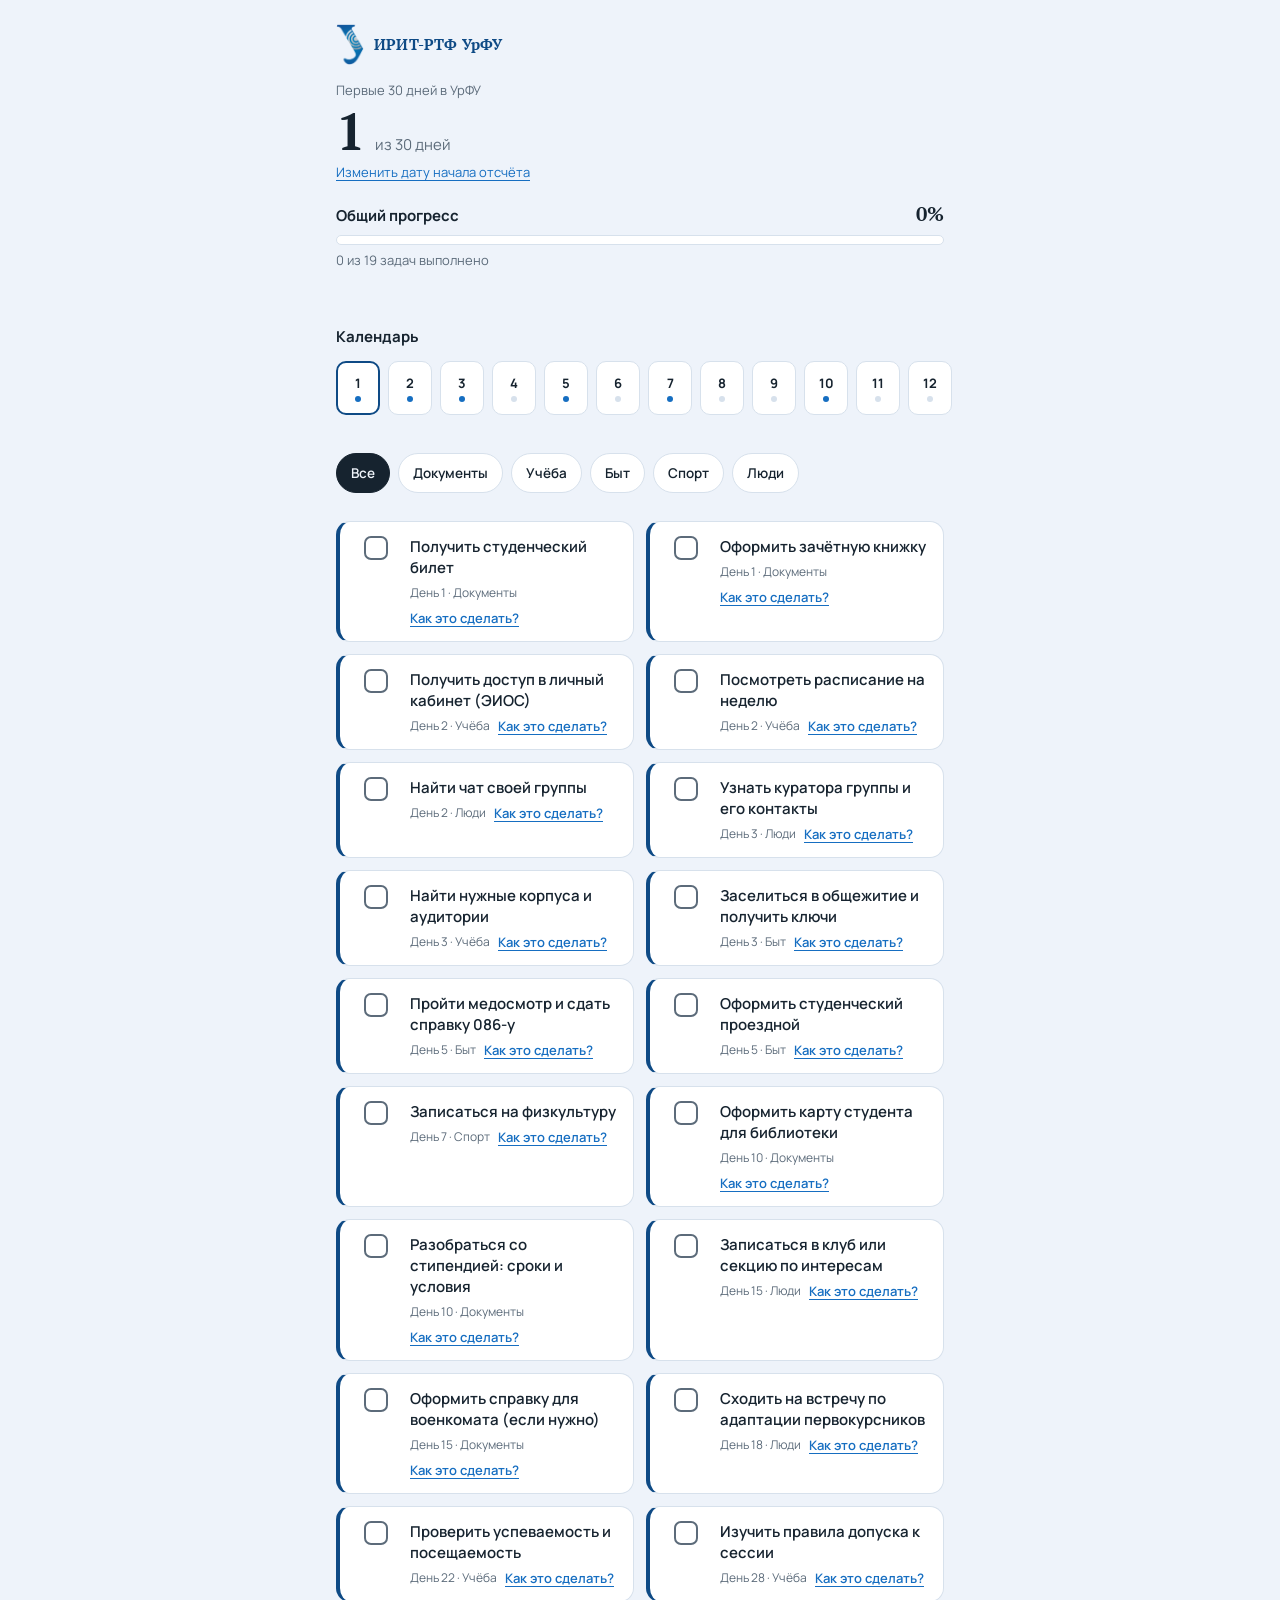
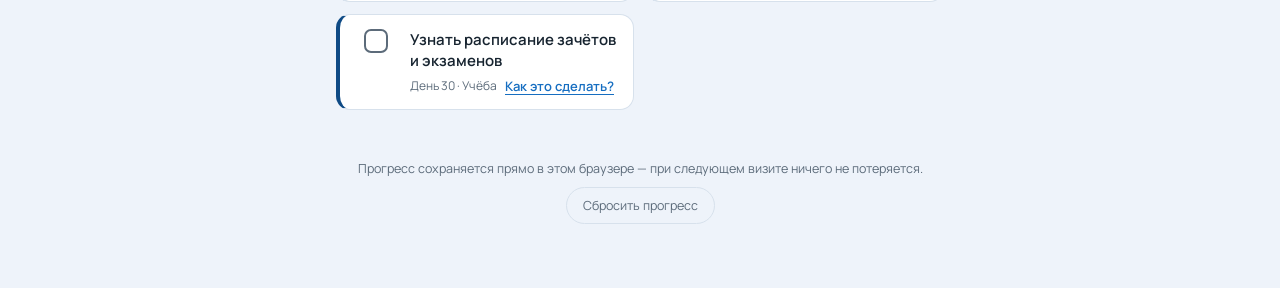
==== index.html @ 35ed6ebb "Add files via upload" ====
<!DOCTYPE html>
<html lang="ru">
<head>
<meta charset="UTF-8">
<meta name="viewport" content="width=device-width, initial-scale=1.0, maximum-scale=1.0, viewport-fit=cover">
<meta name="theme-color" content="#EEF3FA">
<meta name="apple-mobile-web-app-capable" content="yes">
<meta name="apple-mobile-web-app-status-bar-style" content="default">
<meta name="format-detection" content="telephone=no">
<title>Первые 30 дней — трекер первокурсника ИРИТ-РТФ УрФУ</title>
<link rel="icon" type="image/png" href="[data-uri]">
<link rel="preconnect" href="https://fonts.googleapis.com">
<link href="https://fonts.googleapis.com/css2?family=PT+Serif:wght@400;700&family=Manrope:wght@400;500;600;700;800&display=swap" rel="stylesheet">
<link rel="stylesheet" href="style.css">
</head>
<body>

<div class="wrap">
  <header class="hero">
    <div class="brand-row">
      <img class="brand-logo" src="[data-uri]" alt="Логотип ИРИТ-РТФ УрФУ">
      <span class="brand-text">ИРИТ-РТФ УрФУ</span>
    </div>
    <p class="eyebrow">Первые 30 дней в УрФУ</p>
    <div class="day-count">
      <span class="num serif" id="dayNum">1</span>
      <span class="of">из 30 дней</span>
    </div>
    <button class="start-date-btn" id="startDateBtn">Изменить дату начала отсчёта</button>

    <div class="progress-row">
      <div style="display:flex;justify-content:space-between;align-items:baseline;">
        <span class="section-label" style="margin:0;">Общий прогресс</span>
        <span class="pct serif" id="pctLabel">0%</span>
      </div>
      <div class="progress-track"><div class="progress-fill" id="progressFill" style="width:0%"></div></div>
      <p class="progress-caption" id="progressCaption">0 из 0 задач выполнено</p>
    </div>
  </header>

  <section class="day-strip-section">
    <p class="section-label">Календарь</p>
    <div class="day-strip" id="dayStrip"></div>
    <div id="dayFilterWrap"></div>
  </section>

  <section>
    <div class="cat-row" id="catRow"></div>
    <div class="task-list" id="taskList"></div>
  </section>
</div>

<div class="footer">
  <p>Прогресс сохраняется прямо в этом браузере — при следующем визите ничего не потеряется.</p>
  <button class="reset-btn" id="resetBtn">Сбросить прогресс</button>
</div>

<div class="overlay" id="overlay">
  <div class="sheet">
    <div class="sheet-handle"></div>
    <p class="sheet-cat" id="sheetCat">Категория</p>
    <h2 class="serif" id="sheetTitle">Название задачи</h2>
    <ol id="sheetSteps"></ol>
    <button class="sheet-close" id="sheetClose">Понятно</button>
  </div>
</div>

<script src="script.js"></script>
</body>
</html>
---- style.css ----
:root{
    --paper:#EEF3FA;
    --card:#FFFFFF;
    --ink:#16232F;
    --ink-soft:#5C6B7A;
    --blue:#166EC1;
    --blue-dark:#0E4A85;
    --blue-soft:#E3EEFB;
    --gold:#C99A2E;
    --green:#3F8361;
    --green-soft:#E4F0E9;
    --line:#D7E1EC;
    --radius:14px;
  }
  *{box-sizing:border-box;-webkit-tap-highlight-color:transparent;}
  html{-webkit-text-size-adjust:100%;}
  html,body{margin:0;padding:0;overscroll-behavior-y:contain;}
  body{
    background:var(--paper);
    color:var(--ink);
    font-family:'Manrope',sans-serif;
    -webkit-font-smoothing:antialiased;
    touch-action:manipulation;
    padding-bottom:calc(48px + env(safe-area-inset-bottom));
    min-height:100vh;
    min-height:100dvh;
  }
  h1,h2,.serif{font-family:'PT Serif',serif;}
  .wrap{
    max-width:640px;margin:0 auto;
    padding:calc(16px + env(safe-area-inset-top)) 16px 0;
  }

  /* ---------- header ---------- */
  header.hero{padding:8px 0 18px;}
  .brand-row{display:flex;align-items:center;gap:10px;margin:0 0 16px;}
  .brand-logo{width:28px;height:auto;flex:0 0 auto;}
  .brand-text{font-family:'PT Serif',serif;font-weight:700;font-size:15px;color:var(--blue-dark);letter-spacing:.2px;}
  .eyebrow{font-size:13px;color:var(--ink-soft);margin:0 0 6px;}
  .day-count{display:flex;align-items:baseline;gap:10px;flex-wrap:wrap;}
  .day-count .num{font-size:clamp(38px,11vw,48px);line-height:1;font-weight:700;}
  .day-count .of{font-size:15px;color:var(--ink-soft);}
  .start-date-btn{
    background:none;border:none;color:var(--blue);font:inherit;font-size:13px;
    padding:0;margin-top:6px;cursor:pointer;text-decoration:underline;text-underline-offset:3px;
  }

  .progress-row{margin-top:18px;}
  .progress-row .pct{font-family:'PT Serif',serif;font-size:20px;font-weight:700;}
  .progress-track{
    height:10px;background:var(--card);border:1px solid var(--line);border-radius:999px;
    overflow:hidden;margin-top:8px;
  }
  .progress-fill{
    height:100%;background:var(--blue-dark);border-radius:999px;
    transition:width .5s ease;
  }
  .progress-caption{font-size:13px;color:var(--ink-soft);margin-top:6px;}

  /* ---------- day strip ---------- */
  .day-strip-section{margin-top:26px;}
  .section-label{font-size:15px;font-weight:700;margin:0 0 10px;}
  .day-strip{
    display:flex;gap:8px;overflow-x:auto;padding:4px 16px 14px;
    margin:0 -16px;
    scroll-padding-left:16px;
    -webkit-overflow-scrolling:touch;
    scrollbar-width:thin;
    scrollbar-color:var(--line) transparent;
  }
  .day-strip::-webkit-scrollbar{height:6px;}
  .day-strip::-webkit-scrollbar-track{background:transparent;}
  .day-strip::-webkit-scrollbar-thumb{background:var(--line);border-radius:999px;}
  .day-strip::-webkit-scrollbar-thumb:hover{background:var(--ink-soft);}
  .day-dot{
    flex:0 0 auto;scroll-snap-align:start;
    width:44px;height:54px;border-radius:10px;
    background:var(--card);border:1px solid var(--line);
    display:flex;flex-direction:column;align-items:center;justify-content:center;
    cursor:pointer;font-size:13px;color:var(--ink-soft);gap:4px;
    transition:transform .15s ease, border-color .15s ease;
  }
  .day-dot:active{transform:scale(0.94);}
  .day-dot .n{font-weight:700;color:var(--ink);}
  .day-dot .mark{width:6px;height:6px;border-radius:50%;background:var(--line);}
  .day-dot.has-tasks .mark{background:var(--blue);}
  .day-dot.done .mark{background:var(--green);}
  .day-dot.done{background:var(--green-soft);border-color:var(--green);}
  .day-dot.partial .mark{background:var(--gold);}
  .day-dot.partial{border-color:var(--gold);}
  .day-dot.today{border-color:var(--blue-dark);border-width:2px;}
  .day-dot.selected{outline:2px solid var(--blue);outline-offset:2px;}

  .day-filter-chip{
    display:inline-flex;align-items:center;gap:6px;margin-top:8px;
    background:var(--blue-soft);color:var(--blue);border:none;border-radius:999px;
    padding:6px 12px;font-size:13px;font-family:inherit;font-weight:600;cursor:pointer;
  }

  /* ---------- category filters ---------- */
  .cat-row{
    display:flex;gap:8px;overflow-x:auto;padding:2px 16px 10px;margin:22px -16px 0;
    -webkit-overflow-scrolling:touch;
    scrollbar-width:thin;
    scrollbar-color:var(--line) transparent;
  }
  .cat-row::-webkit-scrollbar{height:6px;}
  .cat-row::-webkit-scrollbar-track{background:transparent;}
  .cat-row::-webkit-scrollbar-thumb{background:var(--line);border-radius:999px;}
  .cat-row::-webkit-scrollbar-thumb:hover{background:var(--ink-soft);}
  .cat-chip{
    flex:0 0 auto;border:1px solid var(--line);background:var(--card);color:var(--ink);
    border-radius:999px;padding:10px 14px;font-size:13.5px;font-family:inherit;font-weight:600;
    cursor:pointer;min-height:40px;
  }
  .cat-chip.active{background:var(--ink);color:var(--paper);border-color:var(--ink);}

  /* ---------- task list ---------- */
  .task-list{margin-top:18px;display:flex;flex-direction:column;gap:10px;}
  .task-card{
    background:var(--card);border:1px solid var(--line);border-radius:var(--radius);
    padding:14px;display:flex;gap:12px;align-items:flex-start;
    border-left:4px solid var(--cat-color, var(--blue));
  }
  .task-card.done{background:var(--green-soft);}
  .checkbox-hit{
    flex:0 0 auto;width:44px;height:44px;margin:-10px 0;
    display:flex;align-items:center;justify-content:center;cursor:pointer;
  }
  .checkbox{
    width:24px;height:24px;border-radius:7px;border:2px solid var(--ink-soft);
    display:flex;align-items:center;justify-content:center;background:var(--card);
    transition:transform .12s ease;
  }
  .checkbox.checked{background:var(--green);border-color:var(--green);}
  .checkbox-hit:active .checkbox{transform:scale(0.88);}
  .checkbox svg{width:14px;height:14px;display:none;}
  .checkbox.checked svg{display:block;}
  .task-body{flex:1;min-width:0;}
  .task-title{font-size:15px;font-weight:600;line-height:1.4;}
  .task-title.done{text-decoration:line-through;color:var(--ink-soft);}
  .task-meta{display:flex;gap:8px;margin-top:6px;flex-wrap:wrap;align-items:center;}
  .task-tag{font-size:12px;color:var(--ink-soft);}
  .guide-link{
    font-size:13px;color:var(--blue);background:none;border:none;font-family:inherit;
    font-weight:600;cursor:pointer;padding:10px 0;margin:-10px 0;
    text-decoration:underline;text-underline-offset:3px;
  }
  .empty-state{
    text-align:center;color:var(--ink-soft);padding:36px 16px;font-size:14px;
  }

  /* ---------- footer ---------- */
  .footer{
    max-width:640px;margin:34px auto 0;text-align:center;
    padding:16px 16px calc(16px + env(safe-area-inset-bottom));
  }
  .footer p{font-size:12.5px;color:var(--ink-soft);margin:0 0 10px;}
  .reset-btn{
    font-size:12.5px;color:var(--ink-soft);background:none;border:1px solid var(--line);
    border-radius:999px;padding:9px 16px;cursor:pointer;font-family:inherit;min-height:36px;
  }

  /* ---------- modal (guide) ---------- */
  .overlay{
    position:fixed;inset:0;background:rgba(22,35,47,0.45);
    display:none;align-items:flex-end;justify-content:center;z-index:20;
  }
  .overlay.open{display:flex;}
  .sheet{
    background:var(--paper);width:100%;max-width:640px;border-radius:20px 20px 0 0;
    padding:22px 20px calc(26px + env(safe-area-inset-bottom));
    max-height:85vh;max-height:85dvh;overflow-y:auto;-webkit-overflow-scrolling:touch;
    transform:translateY(100%);transition:transform .28s ease;
  }
  .overlay.open .sheet{transform:translateY(0);}
  .sheet-handle{width:36px;height:4px;background:var(--line);border-radius:99px;margin:0 auto 16px;}
  .sheet h2{font-size:19px;margin:0 0 4px;}
  .sheet .sheet-cat{font-size:13px;color:var(--ink-soft);margin-bottom:16px;}
  .sheet ol{padding-left:20px;margin:0;}
  .sheet ol li{margin-bottom:10px;font-size:14.5px;line-height:1.5;}
  .sheet-close{
    margin-top:18px;width:100%;min-height:48px;padding:12px;border-radius:10px;border:none;
    background:var(--blue-dark);color:#fff;font-family:inherit;font-weight:700;font-size:14px;cursor:pointer;
  }

  @media (min-width:680px){
    .task-list{display:grid;grid-template-columns:1fr 1fr;gap:12px;}
    .day-count .num{font-size:52px;}
  }
  @media (prefers-reduced-motion:reduce){
    *{transition:none !important;}
  }
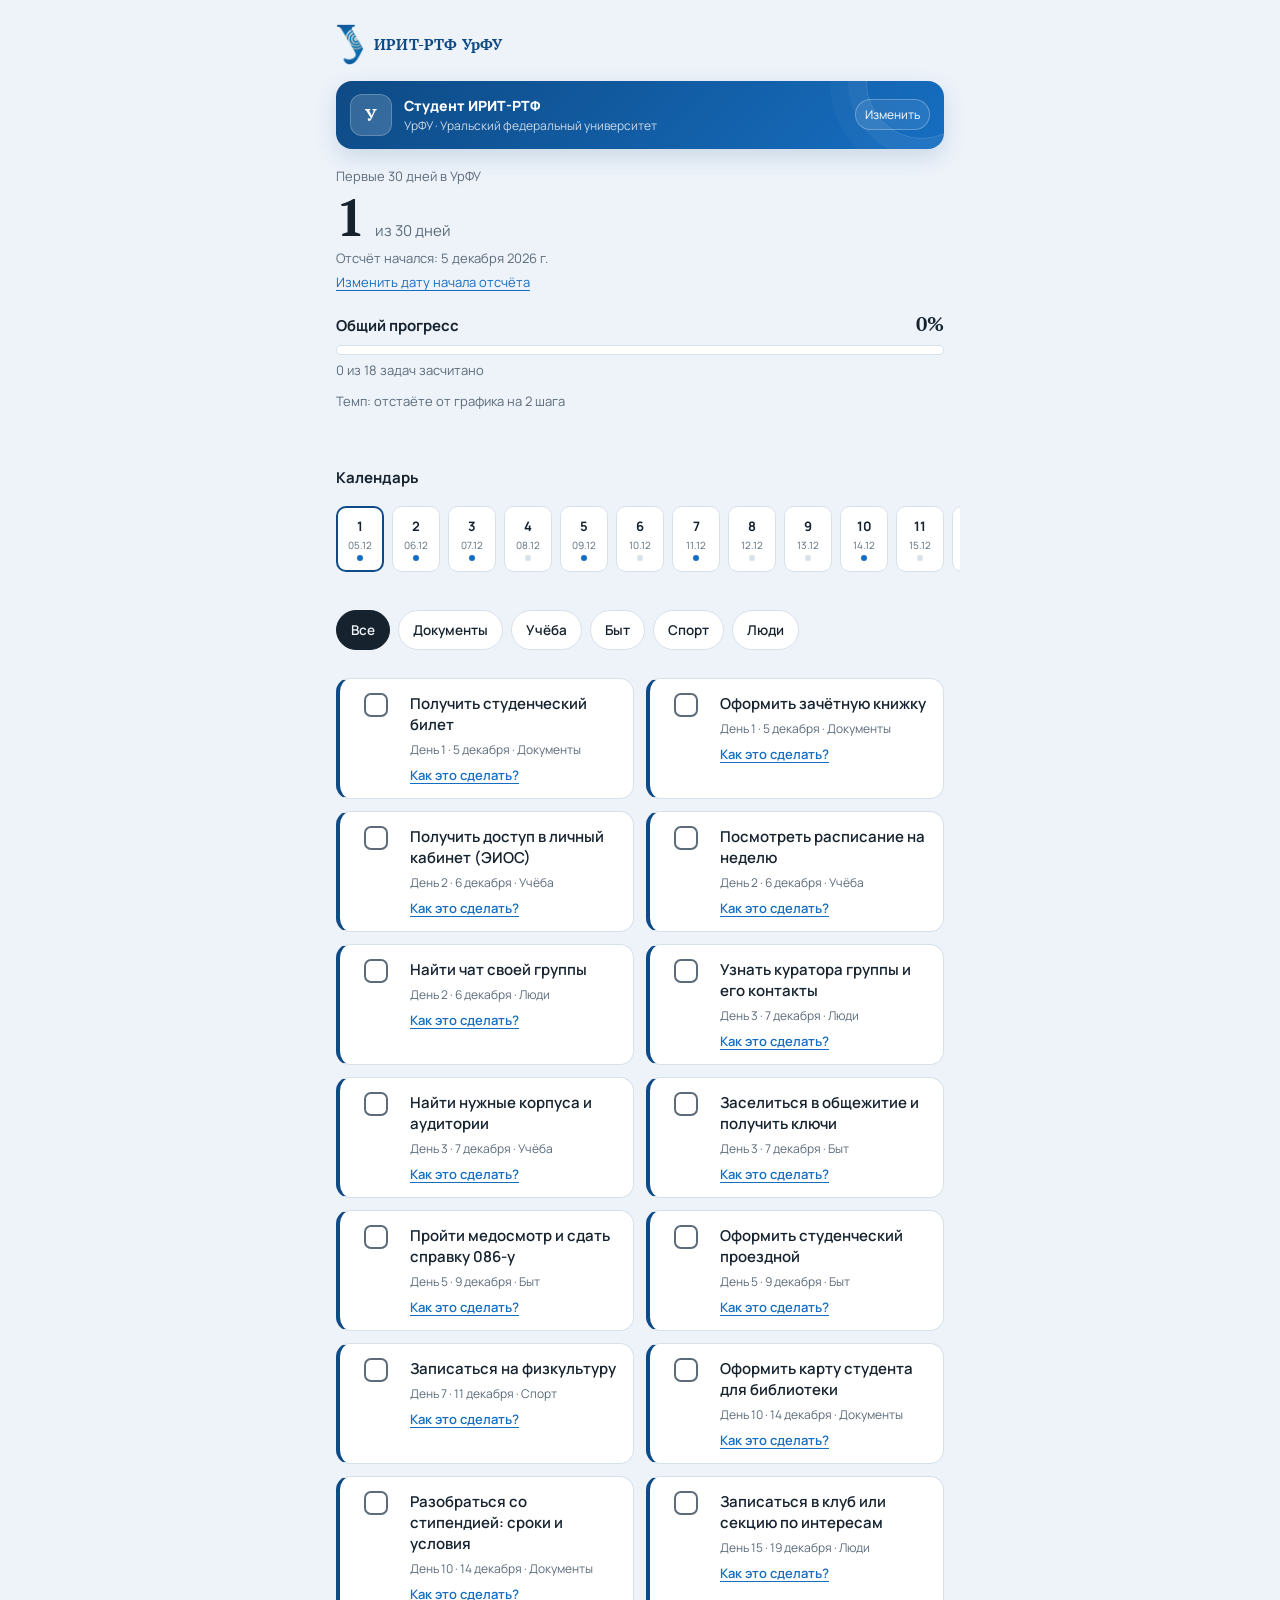
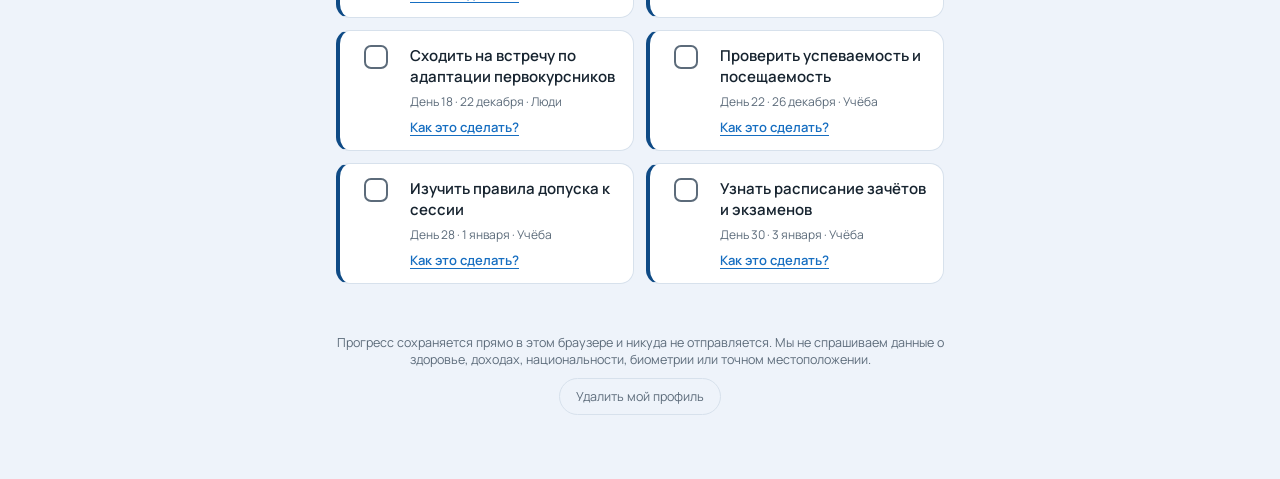
==== commit 87b4c339: "Update index.html" ====
--- a/index.html
+++ b/index.html
@@ -21,11 +21,20 @@
       <img class="brand-logo" src="[data-uri]" alt="Логотип ИРИТ-РТФ УрФУ">
       <span class="brand-text">ИРИТ-РТФ УрФУ</span>
     </div>
+    <div class="profile-row" id="profileRow">
+      <div class="profile-avatar" id="profileAvatar">У</div>
+      <div class="profile-info">
+        <div class="profile-name" id="profileName">Студент ИРИТ-РТФ</div>
+        <div class="profile-sub" id="profileSub">УрФУ · Уральский федеральный университет</div>
+      </div>
+      <div class="profile-edit-hint">Изменить</div>
+    </div>
     <p class="eyebrow">Первые 30 дней в УрФУ</p>
     <div class="day-count">
       <span class="num serif" id="dayNum">1</span>
       <span class="of">из 30 дней</span>
     </div>
+    <p class="progress-caption" id="startDateCaption" style="margin:6px 0 0;"></p>
     <button class="start-date-btn" id="startDateBtn">Изменить дату начала отсчёта</button>
 
     <div class="progress-row">
@@ -35,6 +44,7 @@
       </div>
       <div class="progress-track"><div class="progress-fill" id="progressFill" style="width:0%"></div></div>
       <p class="progress-caption" id="progressCaption">0 из 0 задач выполнено</p>
+      <p class="progress-caption" id="paceCaption" style="margin-top:2px;"></p>
     </div>
   </header>
 
@@ -51,8 +61,8 @@
 </div>
 
 <div class="footer">
-  <p>Прогресс сохраняется прямо в этом браузере — при следующем визите ничего не потеряется.</p>
-  <button class="reset-btn" id="resetBtn">Сбросить прогресс</button>
+  <p>Прогресс сохраняется прямо в этом браузере и никуда не отправляется. Мы не спрашиваем данные о здоровье, доходах, национальности, биометрии или точном местоположении.</p>
+  <button class="reset-btn" id="resetBtn">Удалить мой профиль</button>
 </div>
 
 <div class="overlay" id="overlay">
@@ -65,6 +75,140 @@
   </div>
 </div>
 
+<div class="overlay" id="startOverlay">
+  <div class="sheet">
+    <div class="sheet-handle"></div>
+    <p class="sheet-cat" id="startSheetCat">Календарь</p>
+    <h2 class="serif" id="startSheetTitle">День 1</h2>
+    <p id="startSheetText" style="font-size:14.5px;line-height:1.5;color:var(--ink-soft);margin:0 0 4px;"></p>
+    <button class="sheet-close" id="startSheetGo" style="margin-top:18px;">Приступить к работе</button>
+    <button class="reset-btn" id="startSheetCancel" style="width:100%;margin-top:10px;">Не сейчас</button>
+  </div>
+</div>
+
+<div class="overlay" id="statusOverlay">
+  <div class="sheet">
+    <div class="sheet-handle"></div>
+    <p class="sheet-cat" id="statusSheetCat">Задача</p>
+    <h2 class="serif" id="statusSheetTitle">Название задачи</h2>
+
+    <div class="status-mode-row">
+      <button class="status-mode-btn" id="modeDoneBtn" type="button">✓ Выполнено</button>
+      <button class="status-mode-btn" id="modeBlockedBtn" type="button">✕ Не получается</button>
+    </div>
+
+    <div id="doneFields" style="display:none;">
+      <p class="status-field-label">Чем подтверждается выполнение?</p>
+      <textarea class="status-textarea" id="artifactInput" placeholder="Например: фото билета, номер заявления, ссылка на письмо, короткое описание сделанного..."></textarea>
+      <p class="status-hint">Шаг засчитается в прогресс только после того, как здесь что-то указано.</p>
+      <button class="status-submit done-submit" id="submitDoneBtn" disabled>Отметить выполненным</button>
+    </div>
+
+    <div id="blockedFields" style="display:none;">
+      <p class="status-field-label">Почему шаг не сделан?</p>
+      <div class="reason-type-row">
+        <button type="button" class="reason-type-btn" id="reasonExternalBtn">Не могу — мешает внешняя причина</button>
+        <button type="button" class="reason-type-btn" id="reasonInternalBtn">Не делаю — пока не приступал(а)</button>
+      </div>
+      <p class="why-note" id="reasonTypeHint"></p>
+      <textarea class="status-textarea" id="reasonInput" placeholder="Например: не приняли документы, нет справки, нужна помощь куратора..." style="margin-top:10px;"></textarea>
+      <p class="status-hint">Это не засчитается как прогресс — но мы подскажем, что делать дальше. Текст остаётся только в этом браузере.</p>
+      <button class="status-submit blocked-submit" id="submitBlockedBtn" disabled>Отметить «не получается»</button>
+    </div>
+
+    <button class="status-clear-btn" id="statusClearBtn" style="display:none;">Сбросить отметку</button>
+    <button class="reset-btn" id="statusCancelBtn" style="width:100%;margin-top:10px;">Отмена</button>
+  </div>
+</div>
+
+<div class="compare-overlay" id="compareOverlay">
+  <div class="compare-card">
+    <h3 class="serif">Было → стало</h3>
+    <div class="compare-row">
+      <div class="compare-box">
+        <div class="lbl">Было</div>
+        <div class="val" id="compareBefore">0%</div>
+      </div>
+      <span class="compare-arrow">→</span>
+      <div class="compare-box">
+        <div class="lbl">Стало</div>
+        <div class="val" id="compareAfter">0%</div>
+      </div>
+    </div>
+    <p class="compare-note" id="compareNote"></p>
+    <textarea class="compare-explain" id="compareExplain" placeholder="Своими словами: что изменилось и почему?"></textarea>
+    <button class="sheet-close" id="compareCloseBtn" style="margin-top:12px;">Понятно</button>
+  </div>
+</div>
+
+<div class="overlay profile-overlay" id="profileOverlay">
+  <div class="profile-cabinet">
+    <div class="profile-cabinet-head">
+      <div class="profile-avatar-wrap">
+        <div class="profile-cabinet-avatar" id="profileCabinetAvatar">А</div>
+        <button class="profile-avatar-change" id="profileAvatarChangeBtn" type="button">Изменить аватарку</button>
+        <input id="profileAvatarInput" type="file" accept="image/*" hidden>
+      </div>
+      <div class="profile-cabinet-identity">
+        <div class="profile-cabinet-name" id="profileCabinetName">Студент ИРИТ-РТФ</div>
+        <div class="profile-cabinet-sub" id="profileCabinetSub">ИРИТ-РТФ УрФУ</div>
+      </div>
+      <button class="profile-cabinet-close" id="profileCancelBtn" type="button">×</button>
+    </div>
+<section class="profile-info-card">
+      <div class="profile-card-kicker">Мой институт</div>
+      <h3>ИРИТ-РТФ УрФУ</h3>
+      <p id="profileInfoGroup">Учебная группа не указана</p>
+      <p id="profileInfoDirection">Направление подготовки не указано</p>
+    </section>
+
+    <section class="profile-settings-card">
+      <h3>Настройки профиля</h3>
+
+      <label class="profile-form-label" for="profileNameInput">Имя</label>
+      <input class="profile-modern-input" id="profileNameInput" type="text"
+             placeholder="Фамилия Имя Отчество">
+
+      <label class="profile-form-label" for="profileGenderInput">Пол</label>
+      <select class="profile-modern-input" id="profileGenderInput">
+        <option value="">Не указан</option>
+        <option value="male">Мужской</option>
+        <option value="female">Женский</option>
+      </select>
+
+      <label class="profile-form-label" for="profileGroupInput">Учебная группа</label>
+      <input class="profile-modern-input" id="profileGroupInput" type="text"
+             placeholder="Например: РТФ-101">
+
+      <label class="profile-form-label" for="profileEducationInput">Уровень образования</label>
+      <select class="profile-modern-input" id="profileEducationInput">
+        <option value="">Выберите уровень образования</option>
+        <option value="Бакалавриат">Бакалавриат</option>
+        <option value="Базовое высшее">Базовое высшее</option>
+        <option value="Специалитет">Специалитет</option>
+        <option value="Магистратура">Магистратура</option>
+      </select>
+
+      <label class="profile-form-label" for="profileDirInput">Направление подготовки</label>
+      <input class="profile-modern-input" id="profileDirInput" type="text"
+             placeholder="Например: Информационные технологии">
+
+      <label class="profile-form-label" for="profileStudyFormInput">Форма обучения</label>
+      <select class="profile-modern-input" id="profileStudyFormInput">
+        <option value="">Выберите форму обучения</option>
+        <option value="Очная">Очная</option>
+        <option value="Очно-заочная">Очно-заочная</option>
+        <option value="Заочная">Заочная</option>
+      </select>
+
+      <label class="profile-form-label" for="profileEmailInput">E-Mail</label>
+      <input class="profile-modern-input" id="profileEmailInput" type="email"
+             placeholder="Например: student@example.com">
+<button class="profile-modern-save" id="profileSaveBtn" type="button">Сохранить</button>
+    </section>
+  </div>
+</div>
+
 <script src="script.js"></script>
 </body>
 </html>
--- a/style.css
+++ b/style.css
@@ -1,4 +1,4 @@
-:root{
+  :root{
     --paper:#EEF3FA;
     --card:#FFFFFF;
     --ink:#16232F;
@@ -61,7 +61,7 @@
   .day-strip-section{margin-top:26px;}
   .section-label{font-size:15px;font-weight:700;margin:0 0 10px;}
   .day-strip{
-    display:flex;gap:8px;overflow-x:auto;padding:4px 16px 14px;
+    display:flex;gap:8px;overflow-x:auto;overflow-y:visible;padding:8px 16px 14px;
     margin:0 -16px;
     scroll-padding-left:16px;
     -webkit-overflow-scrolling:touch;
@@ -74,14 +74,15 @@
   .day-strip::-webkit-scrollbar-thumb:hover{background:var(--ink-soft);}
   .day-dot{
     flex:0 0 auto;scroll-snap-align:start;
-    width:44px;height:54px;border-radius:10px;
+    width:48px;height:66px;border-radius:10px;
     background:var(--card);border:1px solid var(--line);
     display:flex;flex-direction:column;align-items:center;justify-content:center;
-    cursor:pointer;font-size:13px;color:var(--ink-soft);gap:4px;
+    cursor:pointer;font-size:13px;color:var(--ink-soft);gap:3px;
     transition:transform .15s ease, border-color .15s ease;
   }
   .day-dot:active{transform:scale(0.94);}
   .day-dot .n{font-weight:700;color:var(--ink);}
+  .day-dot .d{font-size:10px;color:var(--ink-soft);white-space:nowrap;}
   .day-dot .mark{width:6px;height:6px;border-radius:50%;background:var(--line);}
   .day-dot.has-tasks .mark{background:var(--blue);}
   .day-dot.done .mark{background:var(--green);}
@@ -89,7 +90,7 @@
   .day-dot.partial .mark{background:var(--gold);}
   .day-dot.partial{border-color:var(--gold);}
   .day-dot.today{border-color:var(--blue-dark);border-width:2px;}
-  .day-dot.selected{outline:2px solid var(--blue);outline-offset:2px;}
+  .day-dot.selected{border-color:var(--blue);box-shadow:0 0 0 2px var(--blue-soft) inset;}
 
   .day-filter-chip{
     display:inline-flex;align-items:center;gap:6px;margin-top:8px;
@@ -133,14 +134,21 @@
     transition:transform .12s ease;
   }
   .checkbox.checked{background:var(--green);border-color:var(--green);}
+  .checkbox.blocked{background:var(--gold);border-color:var(--gold);}
   .checkbox-hit:active .checkbox{transform:scale(0.88);}
   .checkbox svg{width:14px;height:14px;display:none;}
   .checkbox.checked svg{display:block;}
+  .checkbox.blocked .bang{display:block;font-family:inherit;font-weight:800;font-size:14px;color:#fff;line-height:1;}
+  .checkbox .bang{display:none;}
+  .task-card.blocked{background:#FBF3E3;}
   .task-body{flex:1;min-width:0;}
   .task-title{font-size:15px;font-weight:600;line-height:1.4;}
   .task-title.done{text-decoration:line-through;color:var(--ink-soft);}
   .task-meta{display:flex;gap:8px;margin-top:6px;flex-wrap:wrap;align-items:center;}
   .task-tag{font-size:12px;color:var(--ink-soft);}
+  .task-note{font-size:12.5px;margin-top:6px;padding:6px 9px;border-radius:8px;line-height:1.4;}
+  .task-note.artifact{background:var(--green-soft);color:#2C5F44;}
+  .task-note.reason{background:#F5E8C9;color:#7A5B12;}
   .guide-link{
     font-size:13px;color:var(--blue);background:none;border:none;font-family:inherit;
     font-weight:600;cursor:pointer;padding:10px 0;margin:-10px 0;
@@ -184,6 +192,96 @@
     background:var(--blue-dark);color:#fff;font-family:inherit;font-weight:700;font-size:14px;cursor:pointer;
   }
 
+  /* ---------- modal (mark status: done / blocked) ---------- */
+  .status-mode-row{display:flex;gap:8px;margin:14px 0 4px;}
+  .status-mode-btn{
+    flex:1;border:1px solid var(--line);background:var(--card);color:var(--ink-soft);
+    border-radius:10px;padding:10px 8px;font-family:inherit;font-weight:700;font-size:13px;cursor:pointer;
+  }
+  .status-mode-btn.active-done{background:var(--green-soft);border-color:var(--green);color:#2C5F44;}
+  .status-mode-btn.active-blocked{background:#F5E8C9;border-color:var(--gold);color:#7A5B12;}
+  .status-field-label{font-size:13px;color:var(--ink-soft);margin:14px 0 6px;}
+  .status-textarea{
+    width:100%;min-height:78px;border:1px solid var(--line);border-radius:10px;padding:10px 12px;
+    font-family:inherit;font-size:14px;color:var(--ink);resize:vertical;background:var(--card);
+  }
+  .status-hint{font-size:12px;color:var(--ink-soft);margin-top:6px;}
+  .status-submit{
+    margin-top:16px;width:100%;min-height:48px;padding:12px;border-radius:10px;border:none;
+    font-family:inherit;font-weight:700;font-size:14px;cursor:pointer;color:#fff;
+  }
+  .status-submit.done-submit{background:var(--green);}
+  .status-submit.blocked-submit{background:var(--gold);}
+  .status-submit:disabled{opacity:.45;cursor:not-allowed;}
+  .status-clear-btn{
+    margin-top:10px;width:100%;min-height:40px;padding:10px;border-radius:10px;
+    border:1px solid var(--line);background:none;color:var(--ink-soft);font-family:inherit;
+    font-size:13px;cursor:pointer;
+  }
+
+  /* ---------- «не могу» vs «не делаю» ---------- */
+  .reason-type-row{display:flex;gap:8px;margin:10px 0 2px;}
+  .reason-type-btn{
+    flex:1;border:1px solid var(--line);background:var(--card);color:var(--ink-soft);
+    border-radius:10px;padding:9px 8px;font-family:inherit;font-weight:600;font-size:12.5px;
+    line-height:1.3;cursor:pointer;
+  }
+  .reason-type-btn.active{background:var(--blue-soft);border-color:var(--blue);color:var(--blue-dark);}
+  .why-note{font-size:11.5px;color:var(--ink-soft);margin:4px 0 0;line-height:1.4;}
+
+  /* ---------- было/стало ---------- */
+  .compare-overlay{
+    position:fixed;inset:0;background:rgba(22,35,47,0.45);
+    display:none;align-items:center;justify-content:center;z-index:30;padding:16px;
+  }
+  .compare-overlay.open{display:flex;}
+  .compare-card{
+    background:var(--card);border-radius:16px;padding:20px;max-width:420px;width:100%;
+    box-shadow:0 10px 30px rgba(0,0,0,.2);
+  }
+  .compare-card h3{margin:0 0 14px;font-size:17px;}
+  .compare-row{display:flex;align-items:center;gap:10px;margin-bottom:10px;}
+  .compare-box{flex:1;border:1px solid var(--line);border-radius:10px;padding:10px;text-align:center;}
+  .compare-box .lbl{font-size:11px;color:var(--ink-soft);text-transform:uppercase;letter-spacing:.03em;}
+  .compare-box .val{font-family:'PT Serif',serif;font-size:22px;font-weight:700;margin-top:2px;}
+  .compare-arrow{font-size:18px;color:var(--ink-soft);}
+  .compare-note{font-size:13px;color:var(--ink-soft);margin:6px 0 0;line-height:1.45;}
+  .compare-explain{
+    width:100%;min-height:60px;margin-top:12px;border:1px solid var(--line);border-radius:10px;
+    padding:9px 10px;font-family:inherit;font-size:13.5px;color:var(--ink);resize:vertical;background:var(--paper);
+  }
+
+  .profile-row{position:relative;display:flex;align-items:center;gap:12px;margin:0 0 18px;padding:13px 14px;background:linear-gradient(135deg,#0E4A85 0%,#166EC1 100%);border:0;border-radius:16px;cursor:pointer;overflow:hidden;box-shadow:0 8px 22px rgba(14,74,133,.16);}
+  .profile-row::after{content:"";position:absolute;width:110px;height:110px;right:-34px;top:-54px;border:1px solid rgba(255,255,255,.16);border-radius:50%;box-shadow:0 0 0 18px rgba(255,255,255,.04),0 0 0 36px rgba(255,255,255,.025);pointer-events:none;}
+  
+  .profile-avatar.has-photo{
+    background-size:cover !important;
+    background-position:center !important;
+    background-repeat:no-repeat !important;
+    color:transparent !important;
+    border-color:rgba(255,255,255,.22);
+  }
+
+  .profile-avatar{position:relative;z-index:1;width:42px;height:42px;border-radius:12px;background:rgba(255,255,255,.16);color:#fff;border:1px solid rgba(255,255,255,.22);display:flex;align-items:center;justify-content:center;font-family:'PT Serif',serif;font-weight:700;font-size:17px;flex:0 0 auto;}
+  .profile-info{position:relative;z-index:1;flex:1;min-width:0;}
+  .profile-name{font-size:14px;font-weight:800;color:#fff;white-space:nowrap;overflow:hidden;text-overflow:ellipsis;}
+  .profile-sub{font-size:12px;color:rgba(255,255,255,.78);white-space:nowrap;overflow:hidden;text-overflow:ellipsis;margin-top:2px;}
+  .profile-edit-hint{position:relative;z-index:1;font-size:12px;color:#fff;flex:0 0 auto;border:1px solid rgba(255,255,255,.28);border-radius:999px;padding:6px 9px;background:rgba(255,255,255,.08);}
+  .profile-field-label{font-size:13px;color:var(--ink-soft);margin:14px 0 6px;}
+  .profile-field-label:first-of-type{margin-top:4px;}
+  .profile-input{
+    width:100%;min-height:44px;border:1px solid var(--line);border-radius:10px;padding:9px 12px;
+    font-family:inherit;font-size:14.5px;color:var(--ink);background:var(--card);
+  }
+  .profile-select{
+    width:100%;min-height:44px;border:1px solid var(--line);border-radius:10px;padding:9px 12px;
+    font-family:inherit;font-size:14.5px;color:var(--ink);background:var(--card);cursor:pointer;
+  }
+  .profile-save-btn{
+    margin-top:18px;width:100%;min-height:48px;padding:12px;border-radius:10px;border:none;
+    background:var(--blue-dark);color:#fff;font-family:inherit;font-weight:700;font-size:14px;cursor:pointer;
+  }
+
   @media (min-width:680px){
     .task-list{display:grid;grid-template-columns:1fr 1fr;gap:12px;}
     .day-count .num{font-size:52px;}
@@ -191,3 +289,378 @@
   @media (prefers-reduced-motion:reduce){
     *{transition:none !important;}
   }
+
+  /* ---------- redesigned student cabinet ---------- */
+  .profile-overlay{
+    align-items:center;
+    justify-content:center;
+    padding:24px;
+  }
+  .profile-overlay .profile-sheet{
+    width:min(980px, 100%);
+    max-width:980px;
+    max-height:min(88vh, 820px);
+    overflow:auto;
+    background:#fff;
+    border-radius:2px;
+    padding:34px 42px 38px;
+    box-shadow:0 18px 60px rgba(20,45,70,.22);
+    transform:translateY(0);
+  }
+  .profile-overlay.open .profile-sheet{transform:translateY(0);}
+  .profile-title{
+    margin:0;
+    font-family:'Manrope',sans-serif;
+    font-size:28px;
+    line-height:1.2;
+    font-weight:700;
+    color:#20252B;
+  }
+  .profile-title-line{
+    width:72px;
+    height:3px;
+    background:#2D9BD7;
+    margin:16px 0 30px;
+  }
+  .profile-table{
+    width:100%;
+    border-collapse:collapse;
+    table-layout:fixed;
+    font-size:15px;
+  }
+  .profile-table tr:nth-child(odd) .profile-value{background:#F0F8FC;}
+  .profile-table tr:nth-child(even) .profile-value{background:#fff;}
+  .profile-label{
+    width:34%;
+    padding:16px 18px;
+    background:#58A9D5;
+    color:#fff;
+    font-weight:700;
+    border-bottom:1px solid rgba(255,255,255,.5);
+    vertical-align:middle;
+  }
+  .profile-value{
+    padding:7px 18px;
+    color:#444B52;
+    border-bottom:1px solid #E8EEF2;
+    vertical-align:middle;
+  }
+  .profile-input,
+  .profile-select{
+    width:100%;
+    min-height:42px;
+    box-sizing:border-box;
+    padding:8px 10px;
+    border:1px solid #D9E4EA;
+    border-radius:4px;
+    background:#fff;
+    color:#444B52;
+    font-size:15px;
+    font-family:inherit;
+  }
+  .profile-input:focus,
+  .profile-select:focus{
+    outline:none;
+    border-color:#58A9D5;
+    box-shadow:0 0 0 2px rgba(88,169,213,.14);
+  }
+  .profile-actions{
+    display:flex;
+    gap:12px;
+    margin-top:26px;
+    justify-content:flex-end;
+  }
+  .profile-save-btn.profile-save-wide{
+    width:auto;
+    min-width:190px;
+    margin-top:0;
+    border-radius:4px;
+    background:#1768A8;
+  }
+  .profile-cancel-wide{
+    width:auto !important;
+    min-width:140px;
+    margin-top:0 !important;
+    border-radius:4px !important;
+    background:#fff !important;
+  }
+  @media (max-width:760px){
+    .profile-overlay{padding:10px;}
+    .profile-overlay .profile-sheet{
+      width:100%;
+      max-height:94vh;
+      padding:22px 16px 24px;
+      border-radius:10px;
+    }
+    .profile-title{font-size:23px;}
+    .profile-title-line{margin-bottom:20px;}
+    .profile-table{font-size:13px;}
+    .profile-label{width:40%;padding:12px 10px;}
+    .profile-value{padding:7px 10px;}
+    .profile-input,.profile-select{font-size:13px;}
+    .profile-actions{flex-direction:column;}
+    .profile-save-btn.profile-save-wide,
+    .profile-cancel-wide{width:100% !important;}
+  }
+
+  /* ---------- personal cabinet: screenshot-inspired layout ---------- */
+  .profile-overlay{
+    display:none;
+    align-items:flex-start;
+    justify-content:center;
+    padding:18px 12px 28px;
+    overflow:auto;
+  }
+  .profile-overlay.open{display:flex;}
+
+  .profile-cabinet{
+    width:min(100%, 620px);
+    margin:0 auto;
+    background:#F3F6FA;
+    border-radius:20px;
+    padding:18px 14px 28px;
+    box-shadow:0 18px 55px rgba(20,45,70,.22);
+    color:var(--ink);
+  }
+
+  .profile-cabinet-head{
+    display:flex;
+    align-items:center;
+    gap:12px;
+    padding:6px 4px 16px;
+  }
+  .profile-cabinet-avatar{
+    width:52px;
+    height:52px;
+    flex:0 0 52px;
+    border-radius:15px;
+    display:flex;
+    align-items:center;
+    justify-content:center;
+    background:linear-gradient(135deg,#2498DB,#1677C4);
+    color:#fff;
+    font-size:22px;
+    font-weight:800;
+  }
+  .profile-cabinet-identity{
+    min-width:0;
+    flex:1;
+  }
+  .profile-cabinet-name{
+    font-size:18px;
+    font-weight:800;
+    line-height:1.2;
+    white-space:nowrap;
+    overflow:hidden;
+    text-overflow:ellipsis;
+  }
+  .profile-cabinet-sub{
+    margin-top:4px;
+    color:var(--ink-soft);
+    font-size:12.5px;
+  }
+  .profile-cabinet-close{
+    width:38px;
+    height:38px;
+    border:0;
+    border-radius:11px;
+    background:#E8EEF5;
+    color:#627285;
+    font-size:25px;
+    line-height:1;
+    cursor:pointer;
+  }
+
+  .profile-stats{
+    display:grid;
+    grid-template-columns:1fr 1fr;
+    gap:12px;
+    margin-bottom:16px;
+  }
+  .profile-stat{
+    min-height:94px;
+    background:#fff;
+    border:1px solid #E7ECF2;
+    border-radius:16px;
+    display:flex;
+    flex-direction:column;
+    align-items:center;
+    justify-content:center;
+    box-shadow:0 4px 14px rgba(24,47,72,.06);
+  }
+  .profile-stat strong{
+    font-family:'PT Serif',serif;
+    font-size:30px;
+    line-height:1;
+  }
+  .profile-stat span{
+    margin-top:7px;
+    font-size:12px;
+    color:var(--ink-soft);
+  }
+
+  .profile-info-card,
+  .profile-settings-card{
+    background:#fff;
+    border:1px solid #E7ECF2;
+    border-radius:18px;
+    box-shadow:0 5px 18px rgba(24,47,72,.07);
+  }
+  .profile-info-card{
+    padding:20px 18px 19px;
+    margin-bottom:16px;
+  }
+  .profile-card-kicker{
+    color:var(--blue);
+    font-size:12px;
+    font-weight:800;
+    margin-bottom:7px;
+  }
+  .profile-info-card h3{
+    margin:0 0 10px;
+    font-size:18px;
+  }
+  .profile-info-card p{
+    margin:4px 0 0;
+    color:var(--ink-soft);
+    font-size:13px;
+    line-height:1.45;
+  }
+
+  .profile-settings-card{
+    padding:20px 18px 18px;
+  }
+  .profile-settings-card h3{
+    margin:0 0 18px;
+    font-size:20px;
+  }
+  .profile-form-label{
+    display:block;
+    margin:13px 0 7px;
+    color:var(--ink-soft);
+    font-size:12px;
+    font-weight:700;
+  }
+  .profile-form-label:first-of-type{margin-top:0;}
+  .profile-modern-input{
+    display:block;
+    width:100%;
+    min-height:46px;
+    box-sizing:border-box;
+    border:1px solid #E0E7EF;
+    border-radius:11px;
+    background:#FAFCFE;
+    color:var(--ink);
+    padding:11px 13px;
+    font:inherit;
+    font-size:14px;
+  }
+  .profile-modern-input:focus{
+    outline:none;
+    border-color:#63A9DC;
+    background:#fff;
+    box-shadow:0 0 0 3px rgba(22,110,193,.10);
+  }
+  .profile-modern-save{
+    width:100%;
+    min-height:48px;
+    margin-top:18px;
+    border:0;
+    border-radius:11px;
+    background:#246BE8;
+    color:#fff;
+    font:inherit;
+    font-size:14px;
+    font-weight:800;
+    cursor:pointer;
+    box-shadow:0 5px 13px rgba(36,107,232,.18);
+  }
+  .profile-modern-save:active{transform:scale(.99);}
+
+  @media (max-width:480px){
+    .profile-overlay{padding:8px 8px 18px;}
+    .profile-cabinet{border-radius:16px;padding:14px 10px 22px;}
+    .profile-stats{gap:9px;}
+    .profile-stat{min-height:82px;}
+    .profile-stat strong{font-size:26px;}
+    .profile-info-card,.profile-settings-card{border-radius:15px;padding:17px 14px;}
+
+  }
+
+
+  /* Avatar upload */
+  .profile-avatar-wrap{
+    flex:0 0 auto;
+    display:flex;
+    flex-direction:column;
+    align-items:center;
+    gap:3px;
+  }
+  .profile-avatar-change{
+    border:0;
+    background:transparent;
+    color:#246BE8;
+    font-size:10px;
+    font-weight:700;
+    padding:2px 4px;
+    cursor:pointer;
+  }
+  .profile-cabinet-avatar.has-photo{
+    background-size:cover;
+    background-position:center;
+    background-repeat:no-repeat;
+    color:transparent;
+  }
+
+
+  /* ---------- final profile cabinet layout fix ---------- */
+  .profile-overlay{
+    position:fixed !important;
+    inset:0 !important;
+    width:100% !important;
+    height:100% !important;
+    box-sizing:border-box !important;
+    display:none !important;
+    align-items:center !important;
+    justify-content:center !important;
+    padding:18px !important;
+    overflow:auto !important;
+  }
+  .profile-overlay.open{
+    display:flex !important;
+  }
+  .profile-overlay .profile-cabinet{
+    box-sizing:border-box !important;
+    width:min(680px, calc(100vw - 36px)) !important;
+    max-width:680px !important;
+    min-width:0 !important;
+    max-height:calc(100vh - 36px) !important;
+    max-height:calc(100dvh - 36px) !important;
+    margin:0 auto !important;
+    overflow-y:auto !important;
+    overflow-x:hidden !important;
+    flex:0 1 680px !important;
+  }
+  .profile-overlay .profile-settings-card{
+    box-sizing:border-box !important;
+    width:100% !important;
+  }
+  .profile-overlay .profile-modern-input{
+    box-sizing:border-box !important;
+    width:100% !important;
+  }
+  @media (max-width:700px){
+    .profile-overlay{
+      align-items:flex-end !important;
+      padding:0 !important;
+    }
+    .profile-overlay .profile-cabinet{
+      width:100% !important;
+      max-width:none !important;
+      max-height:94vh !important;
+      max-height:94dvh !important;
+      border-radius:20px 20px 0 0 !important;
+      flex-basis:100% !important;
+    }
+  }
+
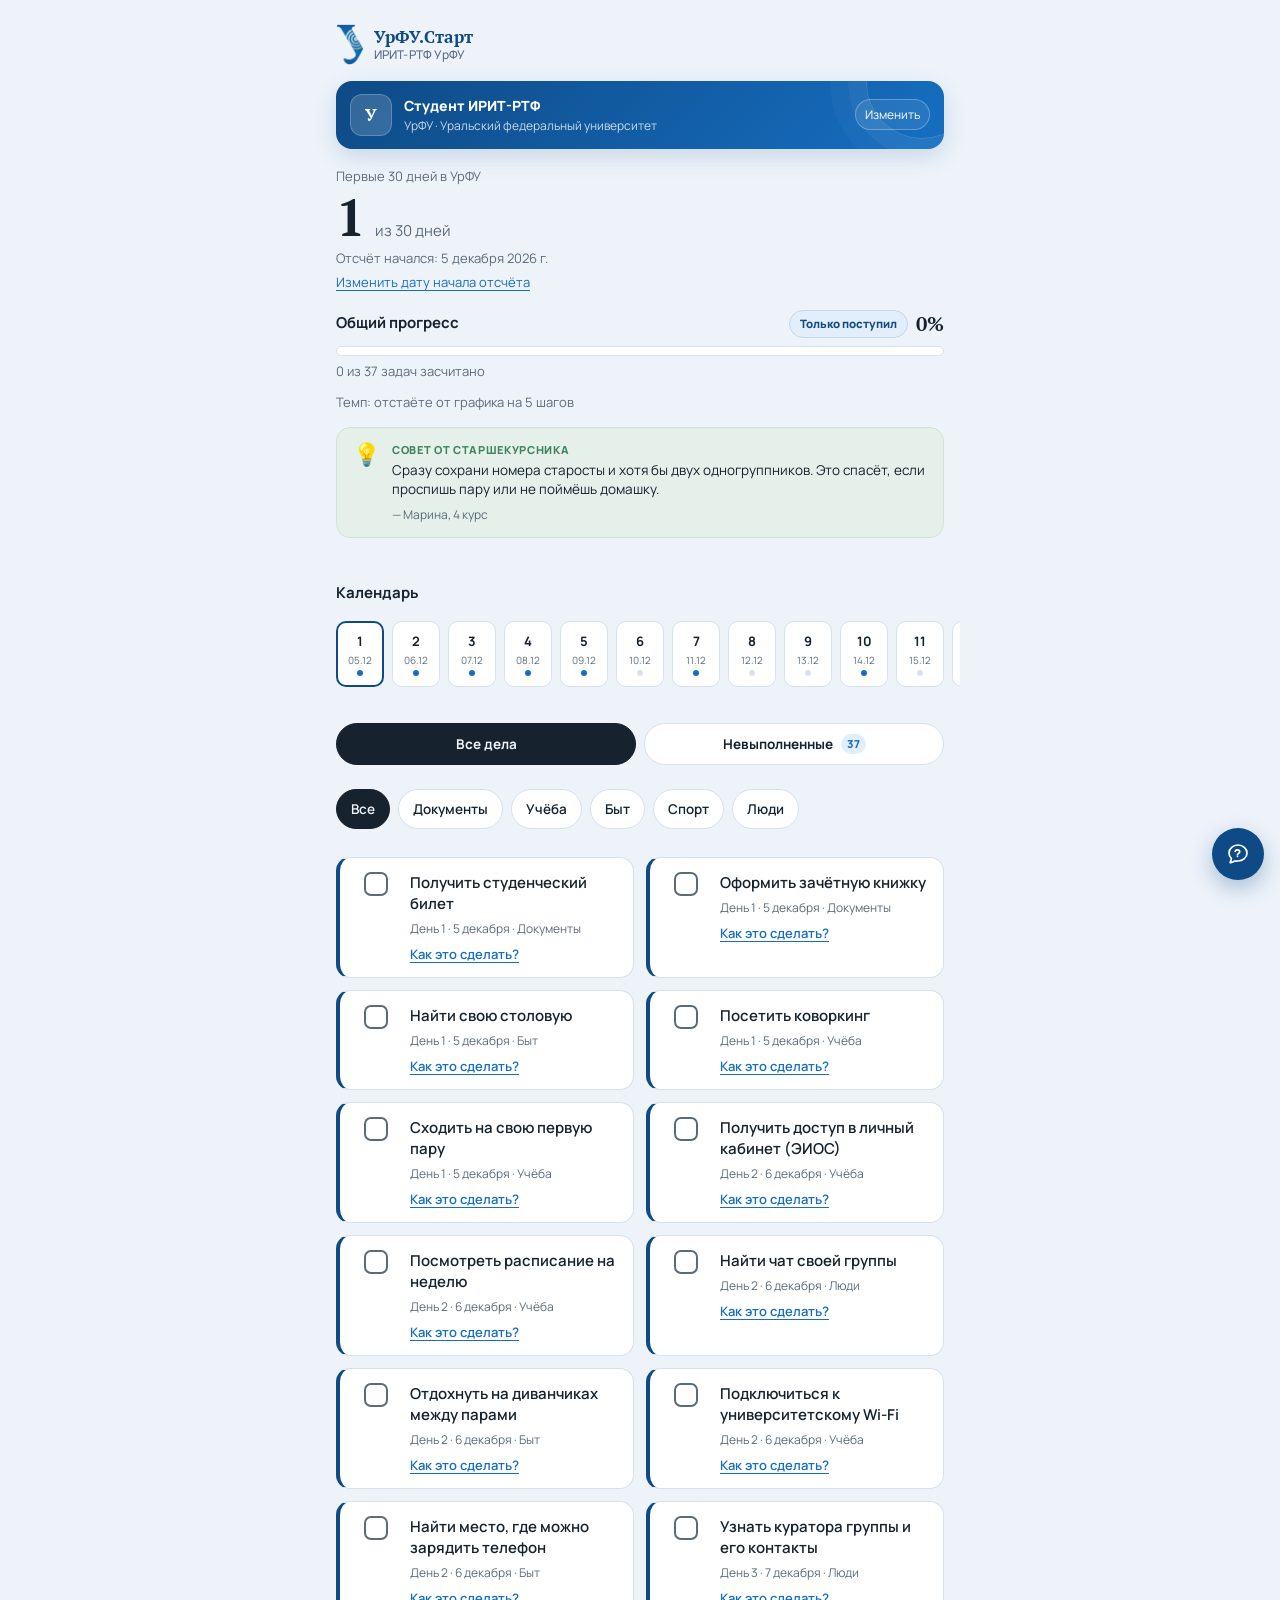
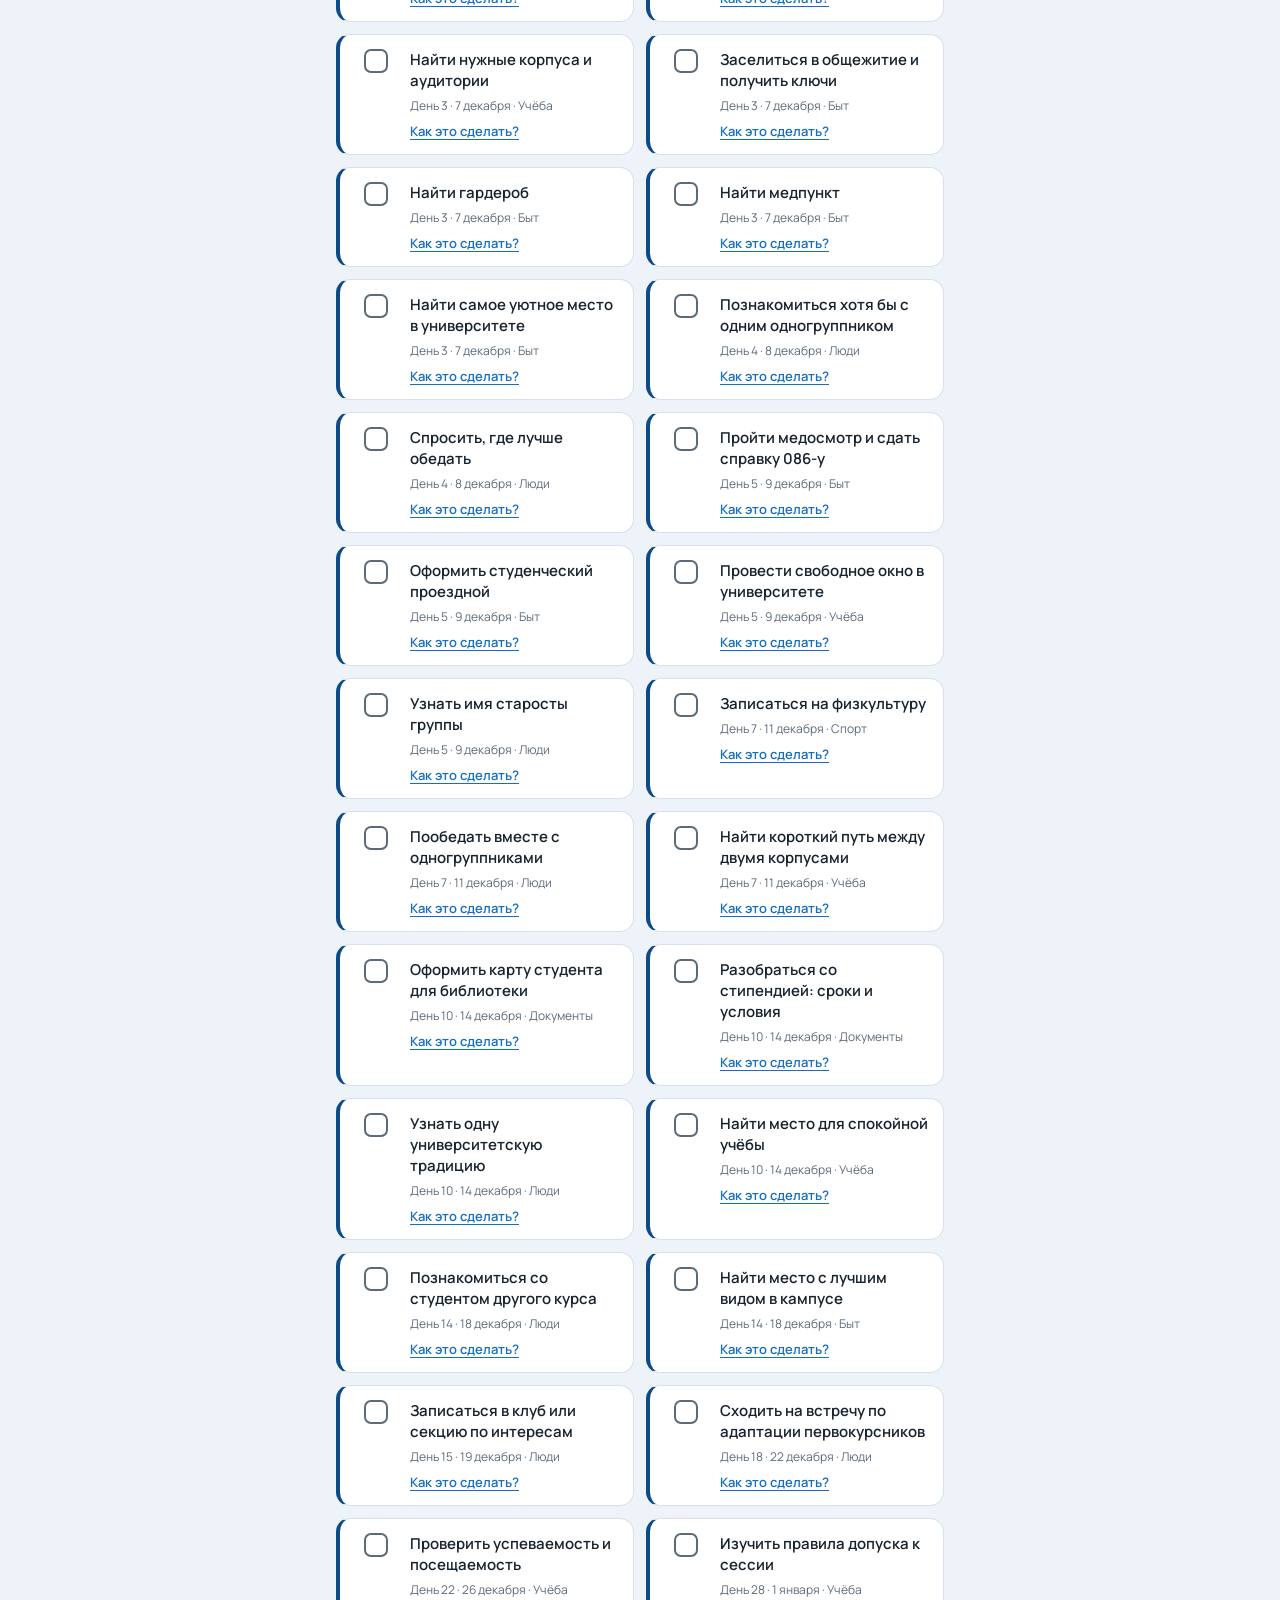
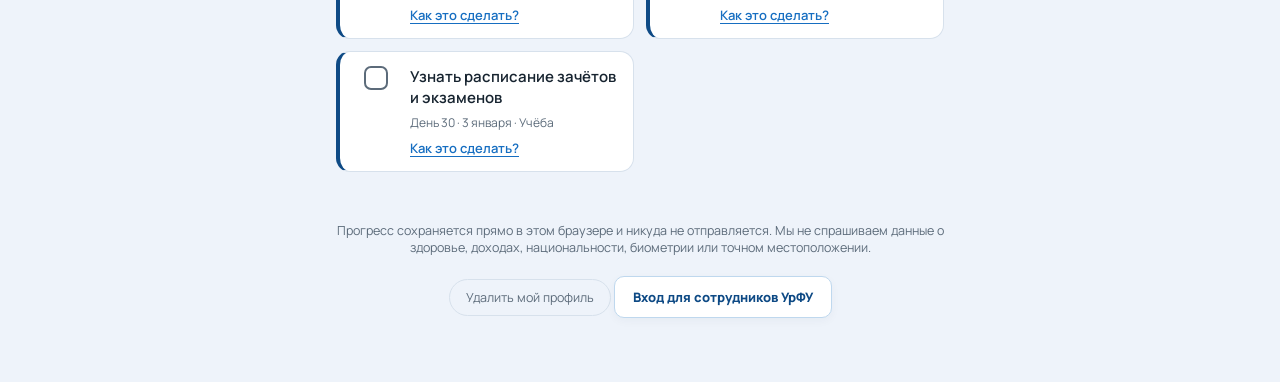
==== commit d29b58b9: "Update index.html" ====
--- a/index.html
+++ b/index.html
@@ -7,19 +7,918 @@
 <meta name="apple-mobile-web-app-capable" content="yes">
 <meta name="apple-mobile-web-app-status-bar-style" content="default">
 <meta name="format-detection" content="telephone=no">
-<title>Первые 30 дней — трекер первокурсника ИРИТ-РТФ УрФУ</title>
+<title>УрФУ.Старт — трекер первых 30 дней первокурсника ИРИТ-РТФ УрФУ</title>
 <link rel="icon" type="image/png" href="[data-uri]">
 <link rel="preconnect" href="https://fonts.googleapis.com">
 <link href="https://fonts.googleapis.com/css2?family=PT+Serif:wght@400;700&family=Manrope:wght@400;500;600;700;800&display=swap" rel="stylesheet">
-<link rel="stylesheet" href="style.css">
+<style>
+  :root{
+    --paper:#EEF3FA;
+    --card:#FFFFFF;
+    --ink:#16232F;
+    --ink-soft:#5C6B7A;
+    --blue:#166EC1;
+    --blue-dark:#0E4A85;
+    --blue-soft:#E3EEFB;
+    --gold:#C99A2E;
+    --green:#3F8361;
+    --green-soft:#E4F0E9;
+    --line:#D7E1EC;
+    --radius:14px;
+  }
+  *{box-sizing:border-box;-webkit-tap-highlight-color:transparent;}
+  html{-webkit-text-size-adjust:100%;}
+  html,body{margin:0;padding:0;overscroll-behavior-y:contain;}
+  body{
+    background:var(--paper);
+    color:var(--ink);
+    font-family:'Manrope',sans-serif;
+    -webkit-font-smoothing:antialiased;
+    touch-action:manipulation;
+    padding-bottom:calc(48px + env(safe-area-inset-bottom));
+    min-height:100vh;
+    min-height:100dvh;
+  }
+  h1,h2,.serif{font-family:'PT Serif',serif;}
+  .wrap{
+    max-width:640px;margin:0 auto;
+    padding:calc(16px + env(safe-area-inset-top)) 16px 0;
+  }
+  header.hero{padding:8px 0 18px;}
+  .brand-row{display:flex;align-items:center;gap:10px;margin:0 0 16px;}
+  .brand-logo{width:28px;height:auto;flex:0 0 auto;}
+  .brand-text{font-family:'PT Serif',serif;font-weight:700;font-size:15px;color:var(--blue-dark);letter-spacing:.2px;}
+  .brand-text-wrap{display:flex;flex-direction:column;line-height:1.15;}
+  .brand-site{font-family:'PT Serif',serif;font-weight:700;font-size:17px;color:var(--blue-dark);letter-spacing:.2px;}
+  .brand-org{font-size:12px;font-weight:500;color:#5b6b86;letter-spacing:.1px;margin-top:1px;}
+  .eyebrow{font-size:13px;color:var(--ink-soft);margin:0 0 6px;}
+  .day-count{display:flex;align-items:baseline;gap:10px;flex-wrap:wrap;}
+  .day-count .num{font-size:clamp(38px,11vw,48px);line-height:1;font-weight:700;}
+  .day-count .of{font-size:15px;color:var(--ink-soft);}
+  .start-date-btn{
+    background:none;border:none;color:var(--blue);font:inherit;font-size:13px;
+    padding:0;margin-top:6px;cursor:pointer;text-decoration:underline;text-underline-offset:3px;
+  }
+
+  .progress-row{margin-top:18px;}
+  .progress-row .pct{font-family:'PT Serif',serif;font-size:20px;font-weight:700;}
+  .progress-level-wrap{display:flex;align-items:center;gap:8px;flex-wrap:wrap;justify-content:flex-end;}
+  .progress-level{
+    display:inline-flex;align-items:center;min-height:28px;padding:4px 10px;
+    border-radius:999px;background:var(--blue-soft);color:var(--blue-dark);
+    border:1px solid #BFD8EE;font-size:11.5px;font-weight:800;white-space:nowrap;
+  }
+  .progress-track{
+    height:10px;background:var(--card);border:1px solid var(--line);border-radius:999px;
+    overflow:hidden;margin-top:8px;
+  }
+  .progress-fill{
+    height:100%;background:var(--blue-dark);border-radius:999px;
+    transition:width .5s ease;
+  }
+  .progress-caption{font-size:13px;color:var(--ink-soft);margin-top:6px;}
+  .lifehack-card{
+    margin-top:16px;background:var(--green-soft);border:1px solid #CFE4D8;
+    border-radius:var(--radius);padding:14px 16px;display:flex;gap:12px;align-items:flex-start;
+  }
+  .lifehack-icon{font-size:22px;line-height:1;flex:0 0 auto;margin-top:1px;}
+  .lifehack-kicker{font-size:11px;font-weight:800;color:var(--green);text-transform:uppercase;letter-spacing:.06em;margin:0 0 4px;}
+  .lifehack-text{font-size:13.5px;line-height:1.45;color:var(--ink);margin:0;}
+  .lifehack-author{font-size:12px;color:var(--ink-soft);margin:6px 0 0;}
+  .day-strip-section{margin-top:26px;}
+  .section-label{font-size:15px;font-weight:700;margin:0 0 10px;}
+  .day-strip{
+    display:flex;gap:8px;overflow-x:auto;overflow-y:visible;padding:8px 16px 14px;
+    margin:0 -16px;
+    scroll-padding-left:16px;
+    -webkit-overflow-scrolling:touch;
+    scrollbar-width:thin;
+    scrollbar-color:var(--line) transparent;
+  }
+  .day-strip::-webkit-scrollbar{height:6px;}
+  .day-strip::-webkit-scrollbar-track{background:transparent;}
+  .day-strip::-webkit-scrollbar-thumb{background:var(--line);border-radius:999px;}
+  .day-strip::-webkit-scrollbar-thumb:hover{background:var(--ink-soft);}
+  .day-dot{
+    flex:0 0 auto;scroll-snap-align:start;
+    width:48px;height:66px;border-radius:10px;
+    background:var(--card);border:1px solid var(--line);
+    display:flex;flex-direction:column;align-items:center;justify-content:center;
+    cursor:pointer;font-size:13px;color:var(--ink-soft);gap:3px;
+    transition:transform .15s ease, border-color .15s ease;
+  }
+  .day-dot:active{transform:scale(0.94);}
+  .day-dot .n{font-weight:700;color:var(--ink);}
+  .day-dot .d{font-size:10px;color:var(--ink-soft);white-space:nowrap;}
+  .day-dot .mark{width:6px;height:6px;border-radius:50%;background:var(--line);}
+  .day-dot.has-tasks .mark{background:var(--blue);}
+  .day-dot.done .mark{background:var(--green);}
+  .day-dot.done{background:var(--green-soft);border-color:var(--green);}
+  .day-dot.partial .mark{background:var(--gold);}
+  .day-dot.partial{border-color:var(--gold);}
+  .day-dot.today{border-color:var(--blue-dark);border-width:2px;}
+  .day-dot.selected{border-color:var(--blue);box-shadow:0 0 0 2px var(--blue-soft) inset;}
+
+  .day-filter-chip{
+    display:inline-flex;align-items:center;gap:6px;margin-top:8px;
+    background:var(--blue-soft);color:var(--blue);border:none;border-radius:999px;
+    padding:6px 12px;font-size:13px;font-family:inherit;font-weight:600;cursor:pointer;
+  }
+  .task-scope-row{
+    display:flex;gap:8px;margin-top:22px;
+  }
+  .scope-chip{
+    flex:1;border:1px solid var(--line);background:var(--card);color:var(--ink);
+    border-radius:999px;padding:10px 14px;font-size:13.5px;font-family:inherit;font-weight:700;
+    cursor:pointer;min-height:40px;
+  }
+  .scope-chip.active{background:var(--ink);color:var(--paper);border-color:var(--ink);}
+  .scope-chip .count{
+    display:inline-flex;align-items:center;justify-content:center;min-width:20px;height:20px;
+    padding:0 6px;margin-left:5px;border-radius:999px;background:var(--blue-soft);color:var(--blue);
+    font-size:11px;font-weight:800;
+  }
+  .scope-chip.active .count{background:rgba(255,255,255,.16);color:#fff;}
+  .cat-row{
+    display:flex;gap:8px;overflow-x:auto;padding:2px 16px 10px;margin:22px -16px 0;
+    -webkit-overflow-scrolling:touch;
+    scrollbar-width:thin;
+    scrollbar-color:var(--line) transparent;
+  }
+  .cat-row::-webkit-scrollbar{height:6px;}
+  .cat-row::-webkit-scrollbar-track{background:transparent;}
+  .cat-row::-webkit-scrollbar-thumb{background:var(--line);border-radius:999px;}
+  .cat-row::-webkit-scrollbar-thumb:hover{background:var(--ink-soft);}
+  .cat-chip{
+    flex:0 0 auto;border:1px solid var(--line);background:var(--card);color:var(--ink);
+    border-radius:999px;padding:10px 14px;font-size:13.5px;font-family:inherit;font-weight:600;
+    cursor:pointer;min-height:40px;
+  }
+  .cat-chip.active{background:var(--ink);color:var(--paper);border-color:var(--ink);}
+  .task-list{margin-top:18px;display:flex;flex-direction:column;gap:10px;}
+  .task-card{
+    background:var(--card);border:1px solid var(--line);border-radius:var(--radius);
+    padding:14px;display:flex;gap:12px;align-items:flex-start;
+    border-left:4px solid var(--cat-color, var(--blue));
+  }
+  .task-card.done{background:var(--green-soft);}
+  .checkbox-hit{
+    flex:0 0 auto;width:44px;height:44px;margin:-10px 0;
+    display:flex;align-items:center;justify-content:center;cursor:pointer;
+  }
+  .checkbox{
+    width:24px;height:24px;border-radius:7px;border:2px solid var(--ink-soft);
+    display:flex;align-items:center;justify-content:center;background:var(--card);
+    transition:transform .12s ease;
+  }
+  .checkbox.checked{background:var(--green);border-color:var(--green);}
+  .checkbox.blocked{background:var(--gold);border-color:var(--gold);}
+  .checkbox-hit:active .checkbox{transform:scale(0.88);}
+  .checkbox svg{width:14px;height:14px;display:none;}
+  .checkbox.checked svg{display:block;}
+  .checkbox.blocked .bang{display:block;font-family:inherit;font-weight:800;font-size:14px;color:#fff;line-height:1;}
+  .checkbox .bang{display:none;}
+  .task-card.blocked{background:#FBF3E3;}
+  .task-body{flex:1;min-width:0;}
+  .task-title{font-size:15px;font-weight:600;line-height:1.4;}
+  .task-title.done{text-decoration:line-through;color:var(--ink-soft);}
+  .task-meta{display:flex;gap:8px;margin-top:6px;flex-wrap:wrap;align-items:center;}
+  .task-tag{font-size:12px;color:var(--ink-soft);}
+  .task-note{font-size:12.5px;margin-top:6px;padding:6px 9px;border-radius:8px;line-height:1.4;}
+  .task-note.artifact{background:var(--green-soft);color:#2C5F44;}
+  .task-note.reason{background:#F5E8C9;color:#7A5B12;}
+  .guide-link{
+    font-size:13px;color:var(--blue);background:none;border:none;font-family:inherit;
+    font-weight:600;cursor:pointer;padding:10px 0;margin:-10px 0;
+    text-decoration:underline;text-underline-offset:3px;
+  }
+  .empty-state{
+    text-align:center;color:var(--ink-soft);padding:36px 16px;font-size:14px;
+  }
+  .achievement-card{
+    margin:0 0 16px;
+    padding:18px;
+    background:linear-gradient(135deg,#FFF9E9,#FFFFFF);
+    border:1px solid #EAD9A8;
+    border-radius:18px;
+    box-shadow:0 5px 18px rgba(24,47,72,.07);
+  }
+  .achievement-card h3{margin:0 0 6px;font-size:20px;}
+  .achievement-sub{margin:0 0 14px;font-size:12.5px;color:var(--ink-soft);}
+  .achievement-grid{display:grid;grid-template-columns:repeat(2,minmax(0,1fr));gap:10px;}
+  .achievement-item{
+    display:flex;align-items:center;gap:10px;padding:10px;
+    border:1px solid #E7ECF2;border-radius:13px;background:#fff;
+  }
+  .achievement-badge{
+    width:54px;height:54px;flex:0 0 54px;border-radius:50%;
+    display:flex;align-items:center;justify-content:center;
+    background:var(--blue-soft);border:2px solid #9FC8EA;font-size:27px;
+    box-shadow:inset 0 0 0 4px rgba(255,255,255,.7);
+  }
+  .achievement-item.locked{opacity:.42;filter:grayscale(1);}
+  .achievement-name{font-size:12.5px;font-weight:800;line-height:1.25;}
+  .achievement-desc{font-size:11px;color:var(--ink-soft);margin-top:3px;line-height:1.3;}
+  @media (max-width:480px){.achievement-grid{grid-template-columns:1fr;}}
+  .achievement-overlay{
+    position:fixed;inset:0;background:rgba(22,35,47,.52);
+    display:none;align-items:center;justify-content:center;z-index:60;padding:18px;
+  }
+  .achievement-overlay.open{display:flex;}
+  .achievement-popup{
+    width:min(420px,100%);background:#fff;border-radius:24px;padding:26px 20px 20px;
+    text-align:center;box-shadow:0 22px 70px rgba(20,45,70,.30);
+    animation:achievementPop .28s ease-out;
+  }
+  @keyframes achievementPop{
+    from{opacity:0;transform:translateY(18px) scale(.96)}
+    to{opacity:1;transform:translateY(0) scale(1)}
+  }
+  .achievement-popup-badge{
+    width:112px;height:112px;margin:0 auto 14px;border-radius:50%;
+    display:flex;align-items:center;justify-content:center;
+    font-size:58px;background:linear-gradient(145deg,#E8F4FF,#FFF5CF);
+    border:4px solid #D6B35A;box-shadow:0 8px 22px rgba(201,154,46,.22),inset 0 0 0 7px rgba(255,255,255,.7);
+  }
+  .achievement-popup-kicker{font-size:12px;color:var(--gold);font-weight:800;text-transform:uppercase;letter-spacing:.08em;}
+  .achievement-popup h3{font-family:'PT Serif',serif;font-size:25px;margin:6px 0 8px;}
+  .achievement-popup p{font-size:14px;line-height:1.5;color:var(--ink-soft);margin:0 auto 16px;max-width:350px;}
+  .achievement-popup-task{font-size:12px;color:var(--ink-soft);margin-bottom:14px;}
+  .achievement-popup-close{
+    width:100%;min-height:46px;border:0;border-radius:11px;background:var(--blue-dark);
+    color:#fff;font:inherit;font-weight:800;cursor:pointer;
+  }
+  .footer{
+    max-width:640px;margin:34px auto 0;text-align:center;
+    padding:16px 16px calc(16px + env(safe-area-inset-bottom));
+  }
+  .footer p{font-size:12.5px;color:var(--ink-soft);margin:0 0 10px;}
+  .reset-btn{
+    font-size:12.5px;color:var(--ink-soft);background:none;border:1px solid var(--line);
+    border-radius:999px;padding:9px 16px;cursor:pointer;font-family:inherit;min-height:36px;
+  }
+  .overlay{
+    position:fixed;inset:0;background:rgba(22,35,47,0.45);
+    display:none;align-items:flex-end;justify-content:center;z-index:20;
+  }
+  .overlay.open{display:flex;}
+  .sheet{
+    background:var(--paper);width:100%;max-width:640px;border-radius:20px 20px 0 0;
+    padding:22px 20px calc(26px + env(safe-area-inset-bottom));
+    max-height:85vh;max-height:85dvh;overflow-y:auto;-webkit-overflow-scrolling:touch;
+    transform:translateY(100%);transition:transform .28s ease;
+  }
+  .overlay.open .sheet{transform:translateY(0);}
+  .sheet-handle{width:36px;height:4px;background:var(--line);border-radius:99px;margin:0 auto 16px;}
+  .sheet h2{font-size:19px;margin:0 0 4px;}
+  .sheet .sheet-cat{font-size:13px;color:var(--ink-soft);margin-bottom:16px;}
+  .sheet ol{padding-left:20px;margin:0;}
+  .sheet ol li{margin-bottom:10px;font-size:14.5px;line-height:1.5;}
+  .sheet-close{
+    margin-top:18px;width:100%;min-height:48px;padding:12px;border-radius:10px;border:none;
+    background:var(--blue-dark);color:#fff;font-family:inherit;font-weight:700;font-size:14px;cursor:pointer;
+  }
+  .status-mode-row{display:flex;gap:8px;margin:14px 0 4px;}
+  .status-mode-btn{
+    flex:1;border:1px solid var(--line);background:var(--card);color:var(--ink-soft);
+    border-radius:10px;padding:10px 8px;font-family:inherit;font-weight:700;font-size:13px;cursor:pointer;
+  }
+  .status-mode-btn.active-done{background:var(--green-soft);border-color:var(--green);color:#2C5F44;}
+  .status-mode-btn.active-blocked{background:#F5E8C9;border-color:var(--gold);color:#7A5B12;}
+  .status-field-label{font-size:13px;color:var(--ink-soft);margin:14px 0 6px;}
+  .status-textarea{
+    width:100%;min-height:78px;border:1px solid var(--line);border-radius:10px;padding:10px 12px;
+    font-family:inherit;font-size:14px;color:var(--ink);resize:vertical;background:var(--card);
+  }
+  .status-hint{font-size:12px;color:var(--ink-soft);margin-top:6px;}
+  .status-submit{
+    margin-top:16px;width:100%;min-height:48px;padding:12px;border-radius:10px;border:none;
+    font-family:inherit;font-weight:700;font-size:14px;cursor:pointer;color:#fff;
+  }
+  .status-submit.done-submit{background:var(--green);}
+  .status-submit.blocked-submit{background:var(--gold);}
+  .status-submit:disabled{opacity:.45;cursor:not-allowed;}
+  .status-clear-btn{
+    margin-top:10px;width:100%;min-height:40px;padding:10px;border-radius:10px;
+    border:1px solid var(--line);background:none;color:var(--ink-soft);font-family:inherit;
+    font-size:13px;cursor:pointer;
+  }
+  .reason-type-row{display:flex;gap:8px;margin:10px 0 2px;}
+  .reason-type-btn{
+    flex:1;border:1px solid var(--line);background:var(--card);color:var(--ink-soft);
+    border-radius:10px;padding:9px 8px;font-family:inherit;font-weight:600;font-size:12.5px;
+    line-height:1.3;cursor:pointer;
+  }
+  .reason-type-btn.active{background:var(--blue-soft);border-color:var(--blue);color:var(--blue-dark);}
+  .why-note{font-size:11.5px;color:var(--ink-soft);margin:4px 0 0;line-height:1.4;}
+  .compare-overlay{
+    position:fixed;inset:0;background:rgba(22,35,47,0.45);
+    display:none;align-items:center;justify-content:center;z-index:30;padding:16px;
+  }
+  .compare-overlay.open{display:flex;}
+  .compare-card{
+    background:var(--card);border-radius:16px;padding:20px;max-width:420px;width:100%;
+    box-shadow:0 10px 30px rgba(0,0,0,.2);
+  }
+  .compare-card h3{margin:0 0 14px;font-size:17px;}
+  .compare-row{display:flex;align-items:center;gap:10px;margin-bottom:10px;}
+  .compare-box{flex:1;border:1px solid var(--line);border-radius:10px;padding:10px;text-align:center;}
+  .compare-box .lbl{font-size:11px;color:var(--ink-soft);text-transform:uppercase;letter-spacing:.03em;}
+  .compare-box .val{font-family:'PT Serif',serif;font-size:22px;font-weight:700;margin-top:2px;}
+  .compare-arrow{font-size:18px;color:var(--ink-soft);}
+  .compare-note{font-size:13px;color:var(--ink-soft);margin:6px 0 0;line-height:1.45;}
+  .compare-explain{
+    width:100%;min-height:60px;margin-top:12px;border:1px solid var(--line);border-radius:10px;
+    padding:9px 10px;font-family:inherit;font-size:13.5px;color:var(--ink);resize:vertical;background:var(--paper);
+  }
+
+  .profile-row{position:relative;display:flex;align-items:center;gap:12px;margin:0 0 18px;padding:13px 14px;background:linear-gradient(135deg,#0E4A85 0%,#166EC1 100%);border:0;border-radius:16px;cursor:pointer;overflow:hidden;box-shadow:0 8px 22px rgba(14,74,133,.16);}
+  .profile-row::after{content:"";position:absolute;width:110px;height:110px;right:-34px;top:-54px;border:1px solid rgba(255,255,255,.16);border-radius:50%;box-shadow:0 0 0 18px rgba(255,255,255,.04),0 0 0 36px rgba(255,255,255,.025);pointer-events:none;}
+  
+  .profile-avatar.has-photo{
+    background-size:cover !important;
+    background-position:center !important;
+    background-repeat:no-repeat !important;
+    color:transparent !important;
+    border-color:rgba(255,255,255,.22);
+  }
+
+  .profile-avatar{position:relative;z-index:1;width:42px;height:42px;border-radius:12px;background:rgba(255,255,255,.16);color:#fff;border:1px solid rgba(255,255,255,.22);display:flex;align-items:center;justify-content:center;font-family:'PT Serif',serif;font-weight:700;font-size:17px;flex:0 0 auto;}
+  .profile-info{position:relative;z-index:1;flex:1;min-width:0;}
+  .profile-name{font-size:14px;font-weight:800;color:#fff;white-space:nowrap;overflow:hidden;text-overflow:ellipsis;}
+  .profile-sub{font-size:12px;color:rgba(255,255,255,.78);white-space:nowrap;overflow:hidden;text-overflow:ellipsis;margin-top:2px;}
+  .profile-edit-hint{position:relative;z-index:1;font-size:12px;color:#fff;flex:0 0 auto;border:1px solid rgba(255,255,255,.28);border-radius:999px;padding:6px 9px;background:rgba(255,255,255,.08);}
+  .profile-field-label{font-size:13px;color:var(--ink-soft);margin:14px 0 6px;}
+  .profile-field-label:first-of-type{margin-top:4px;}
+  .profile-input{
+    width:100%;min-height:44px;border:1px solid var(--line);border-radius:10px;padding:9px 12px;
+    font-family:inherit;font-size:14.5px;color:var(--ink);background:var(--card);
+  }
+  .profile-select{
+    width:100%;min-height:44px;border:1px solid var(--line);border-radius:10px;padding:9px 12px;
+    font-family:inherit;font-size:14.5px;color:var(--ink);background:var(--card);cursor:pointer;
+  }
+  .profile-save-btn{
+    margin-top:18px;width:100%;min-height:48px;padding:12px;border-radius:10px;border:none;
+    background:var(--blue-dark);color:#fff;font-family:inherit;font-weight:700;font-size:14px;cursor:pointer;
+  }
+
+  @media (min-width:680px){
+    .task-list{display:grid;grid-template-columns:1fr 1fr;gap:12px;}
+    .day-count .num{font-size:52px;}
+  }
+  @media (prefers-reduced-motion:reduce){
+    *{transition:none !important;}
+  }
+  .support-fab{
+    position:fixed;right:16px;bottom:calc(20px + env(safe-area-inset-bottom));
+    z-index:40;
+    width:52px;height:52px;border-radius:50%;border:none;cursor:pointer;
+    background:var(--blue-dark);color:#fff;
+    display:flex;align-items:center;justify-content:center;
+    box-shadow:0 8px 22px rgba(14,74,133,.32);
+    font-family:inherit;
+    transition:transform .15s ease;
+  }
+  .support-fab:active{transform:scale(.92);}
+  .support-fab svg{width:24px;height:24px;}
+
+  .support-overlay{
+    position:fixed;inset:0;background:rgba(22,35,47,0.45);
+    display:none;align-items:flex-end;justify-content:center;z-index:70;
+  }
+  .support-overlay.open{display:flex;}
+  .support-sheet{
+    background:var(--paper);width:100%;max-width:640px;border-radius:20px 20px 0 0;
+    padding:22px 20px calc(26px + env(safe-area-inset-bottom));
+    transform:translateY(100%);transition:transform .28s ease;
+  }
+  .support-overlay.open .support-sheet{transform:translateY(0);}
+  .support-sheet .sheet-handle{width:36px;height:4px;background:var(--line);border-radius:99px;margin:0 auto 16px;}
+  .support-sheet h2{font-size:19px;margin:0 0 6px;}
+  .support-sheet .support-sub{font-size:13px;color:var(--ink-soft);margin:0 0 18px;}
+  .support-contact{
+    display:flex;align-items:center;gap:12px;padding:13px 14px;
+    background:var(--card);border:1px solid var(--line);border-radius:14px;
+    margin-bottom:10px;text-decoration:none;color:var(--ink);
+  }
+  .support-contact-icon{
+    width:38px;height:38px;border-radius:10px;background:var(--blue-soft);color:var(--blue-dark);
+    display:flex;align-items:center;justify-content:center;flex:0 0 auto;font-size:18px;
+  }
+  .support-contact-body{min-width:0;}
+  .support-contact-label{font-size:13.5px;font-weight:700;}
+  .support-contact-value{font-size:12.5px;color:var(--ink-soft);margin-top:1px;}
+  .support-sheet-close{
+    margin-top:8px;width:100%;min-height:48px;padding:12px;border-radius:10px;border:none;
+    background:var(--blue-dark);color:#fff;font-family:inherit;font-weight:700;font-size:14px;cursor:pointer;
+  }
+  .profile-overlay{
+    align-items:center;
+    justify-content:center;
+    padding:24px;
+  }
+  .profile-overlay .profile-sheet{
+    width:min(980px, 100%);
+    max-width:980px;
+    max-height:min(88vh, 820px);
+    overflow:auto;
+    background:#fff;
+    border-radius:2px;
+    padding:34px 42px 38px;
+    box-shadow:0 18px 60px rgba(20,45,70,.22);
+    transform:translateY(0);
+  }
+  .profile-overlay.open .profile-sheet{transform:translateY(0);}
+  .profile-title{
+    margin:0;
+    font-family:'Manrope',sans-serif;
+    font-size:28px;
+    line-height:1.2;
+    font-weight:700;
+    color:#20252B;
+  }
+  .profile-title-line{
+    width:72px;
+    height:3px;
+    background:#2D9BD7;
+    margin:16px 0 30px;
+  }
+  .profile-table{
+    width:100%;
+    border-collapse:collapse;
+    table-layout:fixed;
+    font-size:15px;
+  }
+  .profile-table tr:nth-child(odd) .profile-value{background:#F0F8FC;}
+  .profile-table tr:nth-child(even) .profile-value{background:#fff;}
+  .profile-label{
+    width:34%;
+    padding:16px 18px;
+    background:#58A9D5;
+    color:#fff;
+    font-weight:700;
+    border-bottom:1px solid rgba(255,255,255,.5);
+    vertical-align:middle;
+  }
+  .profile-value{
+    padding:7px 18px;
+    color:#444B52;
+    border-bottom:1px solid #E8EEF2;
+    vertical-align:middle;
+  }
+  .profile-input,
+  .profile-select{
+    width:100%;
+    min-height:42px;
+    box-sizing:border-box;
+    padding:8px 10px;
+    border:1px solid #D9E4EA;
+    border-radius:4px;
+    background:#fff;
+    color:#444B52;
+    font-size:15px;
+    font-family:inherit;
+  }
+  .profile-input:focus,
+  .profile-select:focus{
+    outline:none;
+    border-color:#58A9D5;
+    box-shadow:0 0 0 2px rgba(88,169,213,.14);
+  }
+  .profile-actions{
+    display:flex;
+    gap:12px;
+    margin-top:26px;
+    justify-content:flex-end;
+  }
+  .profile-save-btn.profile-save-wide{
+    width:auto;
+    min-width:190px;
+    margin-top:0;
+    border-radius:4px;
+    background:#1768A8;
+  }
+  .profile-cancel-wide{
+    width:auto !important;
+    min-width:140px;
+    margin-top:0 !important;
+    border-radius:4px !important;
+    background:#fff !important;
+  }
+  @media (max-width:760px){
+    .profile-overlay{padding:10px;}
+    .profile-overlay .profile-sheet{
+      width:100%;
+      max-height:94vh;
+      padding:22px 16px 24px;
+      border-radius:10px;
+    }
+    .profile-title{font-size:23px;}
+    .profile-title-line{margin-bottom:20px;}
+    .profile-table{font-size:13px;}
+    .profile-label{width:40%;padding:12px 10px;}
+    .profile-value{padding:7px 10px;}
+    .profile-input,.profile-select{font-size:13px;}
+    .profile-actions{flex-direction:column;}
+    .profile-save-btn.profile-save-wide,
+    .profile-cancel-wide{width:100% !important;}
+  }
+  .profile-overlay{
+    display:none;
+    align-items:flex-start;
+    justify-content:center;
+    padding:18px 12px 28px;
+    overflow:auto;
+  }
+  .profile-overlay.open{display:flex;}
+
+  .profile-cabinet{
+    width:min(100%, 620px);
+    margin:0 auto;
+    background:#F3F6FA;
+    border-radius:20px;
+    padding:18px 14px 28px;
+    box-shadow:0 18px 55px rgba(20,45,70,.22);
+    color:var(--ink);
+  }
+
+  .profile-cabinet-head{
+    display:flex;
+    align-items:center;
+    gap:12px;
+    padding:6px 4px 16px;
+  }
+  .profile-cabinet-avatar{
+    width:52px;
+    height:52px;
+    flex:0 0 52px;
+    border-radius:15px;
+    display:flex;
+    align-items:center;
+    justify-content:center;
+    background:linear-gradient(135deg,#2498DB,#1677C4);
+    color:#fff;
+    font-size:22px;
+    font-weight:800;
+  }
+  .profile-cabinet-identity{
+    min-width:0;
+    flex:1;
+  }
+  .profile-cabinet-name{
+    font-size:18px;
+    font-weight:800;
+    line-height:1.2;
+    white-space:nowrap;
+    overflow:hidden;
+    text-overflow:ellipsis;
+  }
+  .profile-cabinet-sub{
+    margin-top:4px;
+    color:var(--ink-soft);
+    font-size:12.5px;
+  }
+  .profile-cabinet-close{
+    width:38px;
+    height:38px;
+    border:0;
+    border-radius:11px;
+    background:#E8EEF5;
+    color:#627285;
+    font-size:25px;
+    line-height:1;
+    cursor:pointer;
+  }
+
+  .profile-stats{
+    display:grid;
+    grid-template-columns:1fr 1fr;
+    gap:12px;
+    margin-bottom:16px;
+  }
+  .profile-stat{
+    min-height:94px;
+    background:#fff;
+    border:1px solid #E7ECF2;
+    border-radius:16px;
+    display:flex;
+    flex-direction:column;
+    align-items:center;
+    justify-content:center;
+    box-shadow:0 4px 14px rgba(24,47,72,.06);
+  }
+  .profile-stat strong{
+    font-family:'PT Serif',serif;
+    font-size:30px;
+    line-height:1;
+  }
+  .profile-stat span{
+    margin-top:7px;
+    font-size:12px;
+    color:var(--ink-soft);
+  }
+
+  .profile-info-card,
+  .profile-settings-card{
+    background:#fff;
+    border:1px solid #E7ECF2;
+    border-radius:18px;
+    box-shadow:0 5px 18px rgba(24,47,72,.07);
+  }
+  .profile-info-card{
+    padding:20px 18px 19px;
+    margin-bottom:16px;
+  }
+  .profile-card-kicker{
+    color:var(--blue);
+    font-size:12px;
+    font-weight:800;
+    margin-bottom:7px;
+  }
+  .profile-info-card h3{
+    margin:0 0 10px;
+    font-size:18px;
+  }
+  .profile-info-card p{
+    margin:4px 0 0;
+    color:var(--ink-soft);
+    font-size:13px;
+    line-height:1.45;
+  }
+
+  .profile-settings-card{
+    padding:20px 18px 18px;
+  }
+  .profile-settings-card h3{
+    margin:0 0 18px;
+    font-size:20px;
+  }
+  .profile-form-label{
+    display:block;
+    margin:13px 0 7px;
+    color:var(--ink-soft);
+    font-size:12px;
+    font-weight:700;
+  }
+  .profile-form-label:first-of-type{margin-top:0;}
+  .profile-modern-input{
+    display:block;
+    width:100%;
+    min-height:46px;
+    box-sizing:border-box;
+    border:1px solid #E0E7EF;
+    border-radius:11px;
+    background:#FAFCFE;
+    color:var(--ink);
+    padding:11px 13px;
+    font:inherit;
+    font-size:14px;
+  }
+  .profile-modern-input:focus{
+    outline:none;
+    border-color:#63A9DC;
+    background:#fff;
+    box-shadow:0 0 0 3px rgba(22,110,193,.10);
+  }
+  .profile-modern-save{
+    width:100%;
+    min-height:48px;
+    margin-top:18px;
+    border:0;
+    border-radius:11px;
+    background:#246BE8;
+    color:#fff;
+    font:inherit;
+    font-size:14px;
+    font-weight:800;
+    cursor:pointer;
+    box-shadow:0 5px 13px rgba(36,107,232,.18);
+  }
+  .profile-modern-save:active{transform:scale(.99);}
+
+  @media (max-width:480px){
+    .profile-overlay{padding:8px 8px 18px;}
+    .profile-cabinet{border-radius:16px;padding:14px 10px 22px;}
+    .profile-stats{gap:9px;}
+    .profile-stat{min-height:82px;}
+    .profile-stat strong{font-size:26px;}
+    .profile-info-card,.profile-settings-card{border-radius:15px;padding:17px 14px;}
+
+  }
+  .profile-avatar-wrap{
+    flex:0 0 auto;
+    display:flex;
+    flex-direction:column;
+    align-items:center;
+    gap:3px;
+  }
+  .profile-avatar-change{
+    border:0;
+    background:transparent;
+    color:#246BE8;
+    font-size:10px;
+    font-weight:700;
+    padding:2px 4px;
+    cursor:pointer;
+  }
+  .profile-cabinet-avatar.has-photo{
+    background-size:cover;
+    background-position:center;
+    background-repeat:no-repeat;
+    color:transparent;
+  }
+  .profile-overlay{
+    position:fixed !important;
+    inset:0 !important;
+    width:100% !important;
+    height:100% !important;
+    box-sizing:border-box !important;
+    display:none !important;
+    align-items:center !important;
+    justify-content:center !important;
+    padding:18px !important;
+    overflow:auto !important;
+  }
+  .profile-overlay.open{
+    display:flex !important;
+  }
+  .profile-overlay .profile-cabinet{
+    box-sizing:border-box !important;
+    width:min(680px, calc(100vw - 36px)) !important;
+    max-width:680px !important;
+    min-width:0 !important;
+    max-height:calc(100vh - 36px) !important;
+    max-height:calc(100dvh - 36px) !important;
+    margin:0 auto !important;
+    overflow-y:auto !important;
+    overflow-x:hidden !important;
+    flex:0 1 680px !important;
+  }
+  .profile-overlay .profile-settings-card{
+    box-sizing:border-box !important;
+    width:100% !important;
+  }
+  .profile-overlay .profile-modern-input{
+    box-sizing:border-box !important;
+    width:100% !important;
+  }
+  @media (max-width:700px){
+    .profile-overlay{
+      align-items:flex-end !important;
+      padding:0 !important;
+    }
+    .profile-overlay .profile-cabinet{
+      width:100% !important;
+      max-width:none !important;
+      max-height:94vh !important;
+      max-height:94dvh !important;
+      border-radius:20px 20px 0 0 !important;
+      flex-basis:100% !important;
+    }
+  }
+  .admin-entry{
+    margin-top:10px;min-height:42px;padding:10px 18px;border:1px solid #BFD8EE;
+    border-radius:10px;background:#fff;color:var(--blue-dark);font:inherit;font-size:13px;
+    font-weight:800;cursor:pointer;box-shadow:0 3px 10px rgba(20,45,70,.04);
+  }
+  .admin-entry:hover{background:var(--blue-soft);}
+  .admin-demo-credentials{
+    margin-top:10px;padding:9px 10px;border-radius:9px;background:#F4F8FC;
+    color:var(--ink-soft);font-size:11.5px;line-height:1.45;
+  }
+  .admin-overlay{
+    position:fixed;inset:0;background:rgba(13,31,48,.58);display:none;
+    align-items:center;justify-content:center;z-index:100;padding:18px;
+  }
+  .admin-overlay.open{display:flex;}
+  .admin-modal{
+    width:min(1120px,100%);max-height:min(92vh,900px);overflow:auto;background:#F4F7FB;
+    border-radius:18px;box-shadow:0 24px 80px rgba(10,35,60,.3);padding:22px;
+  }
+  .admin-login{width:min(430px,100%);background:#fff;border-radius:18px;padding:26px;box-shadow:0 24px 80px rgba(10,35,60,.3);}
+  .admin-kicker{font-size:11px;font-weight:800;color:var(--blue);text-transform:uppercase;letter-spacing:.08em;}
+  .admin-login h2,.admin-modal h2{margin:5px 0 6px;font-size:25px;}
+  .admin-sub{margin:0 0 18px;color:var(--ink-soft);font-size:13px;line-height:1.45;}
+  .admin-field{display:block;margin:12px 0;}
+  .admin-field span{display:block;font-size:12px;color:var(--ink-soft);font-weight:700;margin:0 0 6px;}
+  .admin-input,.admin-textarea,.admin-select{
+    width:100%;box-sizing:border-box;border:1px solid #D9E3ED;border-radius:10px;
+    background:#fff;color:var(--ink);padding:11px 12px;font:inherit;font-size:14px;
+  }
+  .admin-textarea{min-height:105px;resize:vertical;line-height:1.45;}
+  .admin-input:focus,.admin-textarea:focus,.admin-select:focus{
+    outline:none;border-color:#58A9D5;box-shadow:0 0 0 3px rgba(88,169,213,.12);
+  }
+  .admin-actions{display:flex;gap:10px;justify-content:flex-end;margin-top:16px;}
+  .admin-btn{
+    min-height:42px;border:0;border-radius:10px;padding:10px 15px;font:inherit;font-weight:800;cursor:pointer;
+  }
+  .admin-btn.primary{background:var(--blue-dark);color:#fff;}
+  .admin-btn.secondary{background:#fff;color:var(--ink);border:1px solid var(--line);}
+  .admin-btn.danger{background:#FFF0F0;color:#B13A3A;border:1px solid #F0CACA;}
+  .admin-header{display:flex;align-items:flex-start;justify-content:space-between;gap:15px;margin-bottom:18px;}
+  .admin-header h2{font-size:27px;}
+  .admin-user{font-size:12px;color:var(--ink-soft);margin-top:4px;}
+  .admin-header-actions{display:flex;align-items:center;gap:8px;}
+  .admin-header-actions .admin-btn{width:auto;margin:0;padding:9px 14px;}
+  .admin-close{
+    width:40px;height:40px;border:0;border-radius:10px;background:#E7EDF4;color:#5F7082;
+    font-size:23px;cursor:pointer;flex:0 0 auto;
+  }
+  .admin-stats{display:grid;grid-template-columns:repeat(4,1fr);gap:10px;margin-bottom:16px;}
+  .admin-stat{background:#fff;border:1px solid #E1E8F0;border-radius:13px;padding:14px;}
+  .admin-stat strong{display:block;font-family:'PT Serif',serif;font-size:26px;}
+  .admin-stat span{font-size:11px;color:var(--ink-soft);}
+  .admin-grid{display:grid;grid-template-columns:minmax(0,1.5fr) minmax(320px,.9fr);gap:14px;}
+  .admin-card{background:#fff;border:1px solid #E1E8F0;border-radius:15px;padding:16px;}
+  .admin-card h3{margin:0 0 12px;font-size:16px;}
+  .admin-toolbar{display:flex;gap:8px;align-items:center;margin-bottom:10px;flex-wrap:wrap;}
+  .admin-toolbar .admin-input{flex:1;min-width:180px;}
+  .admin-task-list{display:flex;flex-direction:column;gap:8px;}
+  .admin-task-row{
+    display:grid;grid-template-columns:54px 1fr auto;gap:10px;align-items:center;
+    border:1px solid #E5EBF1;border-radius:11px;padding:10px 11px;
+  }
+  .admin-day{
+    width:42px;height:42px;border-radius:10px;background:var(--blue-soft);color:var(--blue-dark);
+    display:flex;align-items:center;justify-content:center;font-weight:800;font-size:13px;
+  }
+  .admin-task-name{font-size:13px;font-weight:800;line-height:1.3;}
+  .admin-task-meta{font-size:11px;color:var(--ink-soft);margin-top:3px;}
+  .admin-row-actions{display:flex;gap:6px;}
+  .admin-icon-btn{
+    min-width:36px;height:36px;border:1px solid var(--line);border-radius:9px;background:#fff;
+    cursor:pointer;font-size:15px;
+  }
+  .admin-editor{display:none;}
+  .admin-editor.open{display:block;}
+  .admin-empty{padding:28px;text-align:center;color:var(--ink-soft);font-size:13px;}
+  .admin-notice{
+    margin-top:12px;padding:10px 12px;border-radius:10px;background:#FFF7E3;color:#765A13;
+    border:1px solid #EAD9A8;font-size:11.5px;line-height:1.4;
+  }
+  .admin-error{display:none;margin-top:10px;padding:9px 10px;border-radius:9px;background:#FFF0F0;color:#A33A3A;font-size:12px;}
+  .admin-error.show{display:block;}
+  .admin-login .admin-actions .admin-btn{width:100%;}
+  @media(max-width:820px){
+    .admin-grid{grid-template-columns:1fr;}
+    .admin-stats{grid-template-columns:1fr 1fr;}
+  }
+  @media(max-width:520px){
+    .admin-overlay{padding:0;align-items:flex-end;}
+    .admin-modal{max-height:96vh;border-radius:18px 18px 0 0;padding:14px;}
+    .admin-task-row{grid-template-columns:45px 1fr;}
+    .admin-row-actions{grid-column:2;}
+    .admin-actions{flex-direction:column;}
+    .admin-actions .admin-btn{width:100%;}
+  }
+
+</style>
 </head>
 <body>
+<button class="support-fab" id="supportFabBtn" aria-label="Техподдержка" type="button">
+  <svg viewBox="0 0 24 24" fill="none" xmlns="http://www.w3.org/2000/svg">
+    <path d="M12 3C7.03 3 3 6.58 3 11c0 2.08.9 3.97 2.38 5.4-.1 1.13-.4 2.4-1.16 3.5a.5.5 0 0 0 .53.78c1.7-.42 3.02-1.1 3.9-1.68A10.6 10.6 0 0 0 12 19c4.97 0 9-3.58 9-8s-4.03-8-9-8Z" stroke="currentColor" stroke-width="1.7" stroke-linecap="round" stroke-linejoin="round"/>
+    <path d="M9.2 9.4c.2-.9 1.1-1.6 2.2-1.6 1.3 0 2.3.9 2.3 1.9 0 1.6-2.1 1.6-2.2 3" stroke="currentColor" stroke-width="1.7" stroke-linecap="round" stroke-linejoin="round"/>
+    <circle cx="11.5" cy="14.3" r="0.9" fill="currentColor"/>
+  </svg>
+</button>
+
+<div class="support-overlay" id="supportOverlay">
+  <div class="support-sheet">
+    <div class="sheet-handle"></div>
+    <h2>Техподдержка</h2>
+    <p class="support-sub">Если что-то не работает или остались вопросы — напишите нам.</p>
+
+    <a class="support-contact" href="mailto:support@example.com">
+      <span class="support-contact-icon">✉️</span>
+      <span class="support-contact-body">
+        <span class="support-contact-label">Email</span><br>
+        <span class="support-contact-value">support@example.com</span>
+      </span>
+    </a>
+
+    <a class="support-contact" href="https://t.me/your_support_bot" target="_blank" rel="noopener">
+      <span class="support-contact-icon">💬</span>
+      <span class="support-contact-body">
+        <span class="support-contact-label">Telegram</span><br>
+        <span class="support-contact-value">@your_support_bot</span>
+      </span>
+    </a>
+
+    <button class="support-sheet-close" id="supportCloseBtn" type="button">Закрыть</button>
+  </div>
+</div>
 
 <div class="wrap">
   <header class="hero">
     <div class="brand-row">
       <img class="brand-logo" src="[data-uri]" alt="Логотип ИРИТ-РТФ УрФУ">
-      <span class="brand-text">ИРИТ-РТФ УрФУ</span>
+      <span class="brand-text-wrap">
+        <span class="brand-site">УрФУ.Старт</span>
+        <span class="brand-org">ИРИТ-РТФ УрФУ</span>
+      </span>
     </div>
     <div class="profile-row" id="profileRow">
       <div class="profile-avatar" id="profileAvatar">У</div>
@@ -38,14 +937,26 @@
     <button class="start-date-btn" id="startDateBtn">Изменить дату начала отсчёта</button>
 
     <div class="progress-row">
-      <div style="display:flex;justify-content:space-between;align-items:baseline;">
+      <div style="display:flex;justify-content:space-between;align-items:baseline;gap:12px;">
         <span class="section-label" style="margin:0;">Общий прогресс</span>
-        <span class="pct serif" id="pctLabel">0%</span>
+        <div class="progress-level-wrap">
+          <span class="progress-level" id="progressLevel">Только поступил</span>
+          <span class="pct serif" id="pctLabel">0%</span>
+        </div>
       </div>
       <div class="progress-track"><div class="progress-fill" id="progressFill" style="width:0%"></div></div>
       <p class="progress-caption" id="progressCaption">0 из 0 задач выполнено</p>
       <p class="progress-caption" id="paceCaption" style="margin-top:2px;"></p>
     </div>
+
+    <div class="lifehack-card" id="lifehackCard">
+      <span class="lifehack-icon">💡</span>
+      <div>
+        <p class="lifehack-kicker">Совет от старшекурсника</p>
+        <p class="lifehack-text" id="lifehackText"></p>
+        <p class="lifehack-author" id="lifehackAuthor"></p>
+      </div>
+    </div>
   </header>
 
   <section class="day-strip-section">
@@ -55,6 +966,10 @@
   </section>
 
   <section>
+    <div class="task-scope-row" id="taskScopeRow">
+      <button class="scope-chip active" data-scope="all">Все дела</button>
+      <button class="scope-chip" data-scope="unfinished">Невыполненные <span class="count" id="unfinishedCount">0</span></button>
+    </div>
     <div class="cat-row" id="catRow"></div>
     <div class="task-list" id="taskList"></div>
   </section>
@@ -63,6 +978,7 @@
 <div class="footer">
   <p>Прогресс сохраняется прямо в этом браузере и никуда не отправляется. Мы не спрашиваем данные о здоровье, доходах, национальности, биометрии или точном местоположении.</p>
   <button class="reset-btn" id="resetBtn">Удалить мой профиль</button>
+  <button class="admin-entry" id="adminEntryBtn" type="button">Вход для сотрудников УрФУ</button>
 </div>
 
 <div class="overlay" id="overlay">
@@ -138,6 +1054,17 @@
     <p class="compare-note" id="compareNote"></p>
     <textarea class="compare-explain" id="compareExplain" placeholder="Своими словами: что изменилось и почему?"></textarea>
     <button class="sheet-close" id="compareCloseBtn" style="margin-top:12px;">Понятно</button>
+  </div>
+</div>
+
+<div class="achievement-overlay" id="achievementOverlay">
+  <div class="achievement-popup">
+    <div class="achievement-popup-badge" id="achievementPopupBadge">🏅</div>
+    <div class="achievement-popup-kicker">Новая ачивка!</div>
+    <h3 id="achievementPopupTitle">Молодец!</h3>
+    <p id="achievementPopupMessage"></p>
+    <div class="achievement-popup-task" id="achievementPopupTask"></div>
+    <button class="achievement-popup-close" id="achievementPopupClose" type="button">Забрать награду</button>
   </div>
 </div>
 
@@ -162,6 +1089,13 @@
       <p id="profileInfoDirection">Направление подготовки не указано</p>
     </section>
 
+    <section class="achievement-card">
+      <div class="profile-card-kicker">Моя коллекция</div>
+      <h3>Ачивки</h3>
+      <p class="achievement-sub" id="achievementSummary">Выполняйте специальные дела, чтобы открывать новые значки.</p>
+      <div class="achievement-grid" id="achievementGrid"></div>
+    </section>
+
     <section class="profile-settings-card">
       <h3>Настройки профиля</h3>
 
@@ -209,6 +1143,1192 @@
   </div>
 </div>
 
-<script src="script.js"></script>
+
+
+<div class="admin-overlay" id="adminLoginOverlay">
+  <div class="admin-login">
+    <div class="admin-kicker">Служебный доступ</div>
+    <h2>Кабинет сотрудника УрФУ</h2>
+    <p class="admin-sub">Управление содержанием «УрФУ.Старт»: задачи, инструкции и контроль изменений.</p>
+    <label class="admin-field"><span>Рабочая почта</span><input class="admin-input" id="adminLoginEmail" type="email" placeholder="employee@urfu.ru"></label>
+    <label class="admin-field"><span>Пароль</span><input class="admin-input" id="adminLoginPassword" type="password" placeholder="Введите пароль"></label>
+    <div class="admin-error" id="adminLoginError">Неверные данные для демонстрационного входа.</div><div class="admin-demo-credentials">Демо-вход: <b>employee@urfu.ru</b> · <b>urfu-demo</b></div>
+    <div class="admin-actions">
+      <button class="admin-btn secondary" id="adminLoginCancel" type="button">Отмена</button>
+      <button class="admin-btn primary" id="adminLoginSubmit" type="button">Войти</button>
+    </div>
+    <div class="admin-notice">Демонстрационный режим: авторизация работает только внутри этого HTML-файла. Для реального проекта нужен серверный вход УрФУ и проверка прав доступа.</div>
+  </div>
+</div>
+
+<div class="admin-overlay" id="adminOverlay">
+  <div class="admin-modal">
+    <div class="admin-header">
+      <div>
+        <div class="admin-kicker">Панель управления</div>
+        <h2>УрФУ.Старт · Администрирование</h2>
+        <div class="admin-user" id="adminUserLabel">Сотрудник УрФУ</div>
+      </div>
+      <div class="admin-header-actions">
+        <button class="admin-btn secondary" id="adminLogoutBtn" type="button">Выйти</button>
+        <button class="admin-close" id="adminCloseBtn" type="button" aria-label="Закрыть">×</button>
+      </div>
+    </div>
+
+    <div class="admin-stats">
+      <div class="admin-stat"><strong id="adminTaskCount">0</strong><span>задач в трекере</span></div>
+      <div class="admin-stat"><strong id="adminStudentDone">0</strong><span>выполнено в этом браузере</span></div>
+      <div class="admin-stat"><strong id="adminStudentBlocked">0</strong><span>требуют помощи</span></div>
+      <div class="admin-stat"><strong id="adminCatalogVersion">1</strong><span>версия каталога</span></div>
+    </div>
+
+    <div class="admin-grid">
+      <section class="admin-card">
+        <h3>Задачи и инструкции</h3>
+        <div class="admin-toolbar">
+          <input class="admin-input" id="adminSearch" type="search" placeholder="Поиск по задачам...">
+          <button class="admin-btn primary" id="adminAddBtn" type="button">+ Добавить задачу</button>
+        </div>
+        <div class="admin-task-list" id="adminTaskList"></div>
+      </section>
+
+      <section class="admin-card admin-editor" id="adminEditor">
+        <h3 id="adminEditorTitle">Новая задача</h3>
+        <input id="adminEditId" type="hidden">
+        <label class="admin-field"><span>Название</span><input class="admin-input" id="adminTitleInput" type="text" placeholder="Например: Найти библиотеку"></label>
+        <div style="display:grid;grid-template-columns:90px 1fr;gap:8px;">
+          <label class="admin-field"><span>День</span><input class="admin-input" id="adminDayInput" type="number" min="1" max="30" value="1"></label>
+          <label class="admin-field"><span>Категория</span>
+            <select class="admin-select" id="adminCatInput">
+              <option value="docs">Документы</option><option value="study">Учёба</option><option value="byt">Быт</option><option value="sport">Спорт</option><option value="social">Люди</option>
+            </select>
+          </label>
+        </div>
+        <label class="admin-field"><span>Инструкция — каждый шаг с новой строки</span><textarea class="admin-textarea" id="adminGuideInput" placeholder="Открыть нужный раздел.&#10;Найти информацию.&#10;Сохранить результат."></textarea></label>
+        <div class="admin-actions">
+          <button class="admin-btn secondary" id="adminEditorCancel" type="button">Отмена</button>
+          <button class="admin-btn danger" id="adminDeleteBtn" type="button" style="display:none;">Удалить</button>
+          <button class="admin-btn primary" id="adminSaveBtn" type="button">Сохранить изменения</button>
+        </div>
+      </section>
+    </div>
+    <div class="admin-notice">Все изменения здесь сохраняются локально в браузере как прототип. Студенческий интерфейс автоматически использует обновлённый каталог после сохранения.</div>
+  </div>
+</div>
+
+<script>
+(function(){
+  "use strict";
+
+  var CATEGORIES = {
+    docs:  {label:"Документы", color:"#0E4A85"},
+    study: {label:"Учёба",     color:"#0E4A85"},
+    byt:   {label:"Быт",       color:"#0E4A85"},
+    sport: {label:"Спорт",     color:"#0E4A85"},
+    social:{label:"Люди",      color:"#0E4A85"}
+  };
+
+  var TASKS = [
+    {id:"t1",  day:1,  cat:"docs",   title:"Получить студенческий билет",
+      guide:["Прийти в деканат или учебный офис с паспортом и фото 3×4.","Заполнить заявление на месте, если попросят.","Забрать билет либо получить талон на повторное посещение."]},
+    {id:"t2",  day:1,  cat:"docs",   title:"Оформить зачётную книжку",
+      guide:["Обычно выдают в том же кабинете, что и студенческий.","Взять с собой копию паспорта и фото.","Проверить, что ФИО и номер группы в зачётке указаны верно."]},
+    {id:"t3",  day:2,  cat:"study",  title:"Получить доступ в личный кабинет (ЭИОС)",
+      guide:["Найти письмо от университета на личной почте или спросить логин в деканате.","Зайти на портал вуза и сменить временный пароль.","Проверить, что расписание и группа отображаются верно."]},
+    {id:"t4",  day:2,  cat:"study",  title:"Посмотреть расписание на неделю",
+      guide:["Открыть личный кабинет → раздел «Расписание».","Найти свою группу по номеру.","Сохранить расписание в заметки или календарь телефона."]},
+    {id:"t5",  day:2,  cat:"social", title:"Найти чат своей группы",
+      guide:["Спросить у старосты или одногруппников ссылку на чат.","Представиться и уточнить важные объявления.","Обменяться контактами хотя бы с парой человек."]},
+    {id:"t6",  day:3,  cat:"social", title:"Узнать куратора группы и его контакты",
+      guide:["Спросить в деканате, кто куратор вашей группы.","Записать телефон или почту куратора.","Прийти на первую кураторскую встречу, если она назначена."]},
+    {id:"t7",  day:3,  cat:"study",  title:"Найти нужные корпуса и аудитории",
+      guide:["Посмотреть в расписании номера корпусов по каждой паре.","Пройтись по кампусу заранее, до первой пары.","Уточнить у старших студентов короткие маршруты между корпусами."]},
+    {id:"t8",  day:3,  cat:"byt",    title:"Заселиться в общежитие и получить ключи",
+      guide:["Обратиться в студгородок с паспортом и направлением на заселение.","Подписать договор найма и получить пропуск.","Уточнить у коменданта правила и часы работы вахты."]},
+    {id:"t9",  day:5,  cat:"byt",    title:"Пройти медосмотр и сдать справку 086-у",
+      guide:["Уточнить в здравпункте вуза, какие анализы нужны именно у вас.","Пройти осмотр в поликлинике по месту жительства заранее.","Сдать оригинал справки в медицинский кабинет университета."]},
+    {id:"t10", day:5,  cat:"byt",    title:"Оформить студенческий проездной",
+      guide:["Уточнить в деканате или на сайте транспортной компании условия для студентов.","Подготовить студенческий билет и фото для оформления.","Подать заявление онлайн или в пункте обслуживания."]},
+    {id:"t11", day:7,  cat:"sport",  title:"Записаться на физкультуру",
+      guide:["Открыть список секций на сайте кафедры физвоспитания.","Выбрать секцию по интересу и уровню подготовки.","Записаться через личный кабинет или у преподавателя на первом занятии."]},
+    {id:"t12", day:10, cat:"docs",   title:"Оформить карту студента для библиотеки",
+      guide:["Прийти в главную библиотеку вуза со студенческим билетом.","Заполнить читательский формуляр.","Уточнить, как работает электронный каталог и продление книг онлайн."]},
+    {id:"t13", day:10, cat:"docs",   title:"Разобраться со стипендией: сроки и условия",
+      guide:["Найти положение о стипендиях на сайте вуза.","Уточнить в деканате даты первой выплаты.","Проверить, привязана ли карта для перевода стипендии."]},
+    {id:"t14", day:15, cat:"social", title:"Записаться в клуб или секцию по интересам",
+      guide:["Посмотреть список студенческих объединений на сайте вуза.","Прийти на пробную встречу одного-двух клубов.","Записаться туда, где было интереснее всего."]},
+    {id:"t15", day:15, cat:"docs", gender:"male", title:"Оформить справку для военкомата (если нужно)",
+      guide:["Уточнить в деканате, положена ли вам отсрочка.","Собрать справку об обучении и копию студенческого.","Подать документы в военкомат по месту прописки в указанный срок."]},
+    {id:"t16", day:18, cat:"social", title:"Сходить на встречу по адаптации первокурсников",
+      guide:["Проверить расписание кураторских часов на инфостендах или в чате.","Прийти вовремя и подготовить вопросы, если они накопились.","Записать контакты, которые дадут на встрече."]},
+    {id:"t17", day:22, cat:"study",  title:"Проверить успеваемость и посещаемость",
+      guide:["Открыть личный кабинет → раздел «Успеваемость».","Сверить количество пропусков по каждому предмету.","При расхождениях уточнить у преподавателя или в деканате."]},
+    {id:"t18", day:28, cat:"study",  title:"Изучить правила допуска к сессии",
+      guide:["Найти положение о промежуточной аттестации на сайте вуза.","Уточнить у преподавателей условия допуска по их предметам.","Составить список задолженностей, если они есть, и сроки пересдач."]},
+    {id:"t19", day:30, cat:"study",  title:"Узнать расписание зачётов и экзаменов",
+      guide:["Открыть личный кабинет → раздел «Расписание сессии».","Выписать даты и аудитории всех зачётов и экзаменов.","Уточнить у старосты, если в расписании есть неясности."]},
+    {id:"t20", day:1,  cat:"byt", title:"Найти свою столовую",
+      guide:["Найти столовую или ближайшее место, где можно поесть.","Посмотреть часы работы и цены.","Запомнить, где находится вход."]},
+    {id:"t21", day:1,  cat:"study", title:"Посетить коворкинг",
+      guide:["Найти коворкинг или студенческое пространство.","Уточнить правила посещения.","Провести там хотя бы 15 минут — поработать или просто освоиться."]},
+    {id:"t22", day:1,  cat:"study", title:"Сходить на свою первую пару",
+      guide:["Заранее найти аудиторию.","Прийти немного раньше и спокойно осмотреться.","После пары отметить, что первое занятие уже позади."]},
+    {id:"t23", day:2,  cat:"byt", title:"Отдохнуть на диванчиках между парами",
+      guide:["Найти удобную зону отдыха.","Устроить себе небольшой перерыв между занятиями.","Не делать ничего полезного хотя бы 10 минут — просто отдохнуть."]},
+    {id:"t24", day:2,  cat:"study", title:"Подключиться к университетскому Wi‑Fi",
+      guide:["Найти сеть университета.","Подключиться с телефона или ноутбука.","Проверить, что интернет работает в нужных корпусах."]},
+    {id:"t25", day:2,  cat:"byt", title:"Найти место, где можно зарядить телефон",
+      guide:["Посмотреть розетки в учебных корпусах и зонах отдыха.","Запомнить самое удобное место.","При необходимости сохранить его в заметках."]},
+    {id:"t26", day:3,  cat:"byt", title:"Найти гардероб",
+      guide:["Узнать, где находится гардероб в основном корпусе.","Посмотреть часы работы и правила.","Запомнить ориентир рядом с ним."]},
+    {id:"t27", day:3,  cat:"byt", title:"Найти медпункт",
+      guide:["Узнать, где находится медпункт.","Посмотреть часы работы.","Сохранить информацию на случай, если она понадобится."]},
+    {id:"t28", day:3,  cat:"byt", title:"Найти самое уютное место в университете",
+      guide:["Пройтись по корпусу и посмотреть зоны отдыха.","Выбрать место, где приятно посидеть в свободное окно.","Запомнить его как свою точку отдыха."]},
+    {id:"t29", day:4,  cat:"social", title:"Познакомиться хотя бы с одним одногруппником",
+      guide:["Поздороваться и представиться.","Узнать имя и направление одногруппника.","При желании обменяться контактом."]},
+    {id:"t30", day:4,  cat:"social", title:"Спросить, где лучше обедать",
+      guide:["Спросить одногруппника или старшекурсника.","Узнать хотя бы два варианта.","Выбрать место, которое хочется попробовать."]},
+    {id:"t31", day:5,  cat:"study", title:"Провести свободное окно в университете",
+      guide:["Не уезжать сразу домой.","Попробовать коворкинг, библиотеку или зону отдыха.","Понять, чем вам удобнее заниматься в свободное окно."]},
+    {id:"t32", day:5,  cat:"social", title:"Узнать имя старосты группы",
+      guide:["Найти старосту в общем чате или спросить у одногруппников.","Познакомиться лично, если ещё не знакомы.","Сохранить контакт на случай важных вопросов."]},
+    {id:"t33", day:7,  cat:"social", title:"Пообедать вместе с одногруппниками",
+      guide:["Предложить кому-нибудь сходить пообедать вместе.","Выбрать место рядом с университетом.","За обедом поговорить не только об учёбе."]},
+    {id:"t34", day:7,  cat:"study", title:"Найти короткий путь между двумя корпусами",
+      guide:["Выбрать два корпуса, между которыми часто приходится ходить.","Пройти маршрут самостоятельно.","Запомнить короткий путь или сохранить его в карте."]},
+    {id:"t35", day:10, cat:"social", title:"Узнать одну университетскую традицию",
+      guide:["Спросить старшекурсника, куратора или одногруппника.","Узнать историю этой традиции.","Запомнить её — теперь вы тоже в теме."]},
+    {id:"t36", day:10, cat:"study", title:"Найти место для спокойной учёбы",
+      guide:["Посмотреть библиотеку, коворкинги и тихие зоны.","Посидеть в выбранном месте хотя бы 20 минут.","Определить, подходит ли оно для подготовки к занятиям."]},
+    {id:"t37", day:14, cat:"social", title:"Познакомиться со студентом другого курса",
+      guide:["Найти подходящий повод для разговора.","Узнать, на каком он курсе и что изучает.","Спросить один полезный совет про университет."]},
+    {id:"t38", day:14, cat:"byt", title:"Найти место с лучшим видом в кампусе",
+      guide:["Пройтись по знакомым и новым корпусам.","Выбрать место, откуда открывается приятный вид.","Сделать фото на память или просто запомнить точку."]}
+  ];
+
+  var DAYS_TOTAL = 30;
+  var STORAGE_STATE = "ufu30_state";
+  var STORAGE_START = "ufu30_start";
+  var STORAGE_PROFILE = "ufu30_profile";
+  var STORAGE_ACHIEVEMENTS = "ufu30_achievements";
+  var ACHIEVEMENTS = {
+    sport: {
+      id:"sport", taskId:"t11", icon:"🏃‍♂️", title:"Спортивный старт",
+      description:"Записался на физкультуру",
+      message:"Молодец, скоро станешь крутым спортсменом! Обязательно посещай физкультуру."
+    },
+    social: {
+      id:"social", taskId:"t5", icon:"🤝", title:"Свой среди своих",
+      description:"Нашёл чат своей группы",
+      message:"Отлично! Теперь ты на связи с одногруппниками — не стесняйся знакомиться и спрашивать."
+    },
+    navigator: {
+      id:"navigator", taskId:"t7", icon:"🧭", title:"Кампусный навигатор",
+      description:"Нашёл корпуса и аудитории",
+      message:"Красиво! Теперь кампус станет намного понятнее. Первый маршрут уже освоен."
+    },
+    library: {
+      id:"library", taskId:"t12", icon:"📚", title:"Библиотечный герой",
+      description:"Оформил карту студента",
+      message:"Супер! Теперь библиотека тоже работает на тебя. Пусть книги помогают в учёбе."
+    },
+    session: {
+      id:"session", taskId:"t19", icon:"🎓", title:"Готов к финишу",
+      description:"Узнал расписание сессии",
+      message:"Так держать! Ты заранее подготовился к сессии — это уже половина спокойствия."
+    }
+  };
+
+  var RU_MONTHS = ["января","февраля","марта","апреля","мая","июня",
+    "июля","августа","сентября","октября","ноября","декабря"];
+
+  var state = loadState();
+  var startDate = loadStartDate();
+  var profile = loadProfile();
+  var selectedDay = null;
+  var selectedCat = null;
+  var selectedScope = "all";
+  var pendingDay = null;
+  var pendingTaskId = null;
+  var pendingMode = null;
+
+  function taskStatus(id){
+    var s = state[id];
+    return s ? s.status : null;
+  }
+
+  function taskVisibleForProfile(task){
+    if(task.gender === "male") return !!(profile && profile.gender === "male");
+    return true;
+  }
+
+  function visibleTasks(){
+    return TASKS.filter(taskVisibleForProfile);
+  }
+
+  function loadState(){
+    try{
+      var raw = localStorage.getItem(STORAGE_STATE);
+      return raw ? JSON.parse(raw) : {};
+    }catch(e){ return {}; }
+  }
+  function saveState(){
+    try{ localStorage.setItem(STORAGE_STATE, JSON.stringify(state)); }catch(e){}
+  }
+  function loadStartDate(){
+    try{
+      var raw = localStorage.getItem(STORAGE_START);
+      return raw ? new Date(raw) : new Date();
+    }catch(e){ return new Date(); }
+  }
+  function saveStartDate(d){
+    try{ localStorage.setItem(STORAGE_START, d.toISOString()); }catch(e){}
+  }
+  function loadProfile(){
+    try{
+      var raw = localStorage.getItem(STORAGE_PROFILE);
+      return raw ? JSON.parse(raw) : null;
+    }catch(e){ return null; }
+  }
+  function saveProfile(p){
+    try{ localStorage.setItem(STORAGE_PROFILE, JSON.stringify(p)); }catch(e){}
+  }
+  function loadAchievements(){
+    try{
+      var raw = localStorage.getItem(STORAGE_ACHIEVEMENTS);
+      return raw ? JSON.parse(raw) : {};
+    }catch(e){ return {}; }
+  }
+  function saveAchievements(){
+    try{ localStorage.setItem(STORAGE_ACHIEVEMENTS, JSON.stringify(unlockedAchievements)); }catch(e){}
+  }
+  var unlockedAchievements = loadAchievements();
+
+  function generateSyntheticDemoState(seed){
+    var result = {};
+    var n = Number(seed) || 1;
+    visibleTasks().forEach(function(task, index){
+      var value = (n * 31 + index * 17) % 100;
+      if(value < 45){
+        result[task.id] = {
+          status:"done",
+          note:"[СИНТЕТИКА] тестовое подтверждение для проверки интерфейса",
+          ts:0
+        };
+      } else if(value < 58){
+        result[task.id] = {
+          status:"blocked",
+          reasonType:(index % 2 === 0 ? "external" : "internal"),
+          note:"[СИНТЕТИКА] тестовая причина для проверки интерфейса",
+          ts:0
+        };
+      }
+    });
+    return result;
+  }
+
+  function currentDayNumber(){
+    var msPerDay = 24*60*60*1000;
+    var diff = Math.floor((stripTime(new Date()) - stripTime(startDate)) / msPerDay) + 1;
+    if(diff < 1) diff = 1;
+    if(diff > DAYS_TOTAL) diff = DAYS_TOTAL;
+    return diff;
+  }
+  function stripTime(d){
+    return new Date(d.getFullYear(), d.getMonth(), d.getDate()).getTime();
+  }
+
+  var dayNumEl = document.getElementById("dayNum");
+  var pctLabelEl = document.getElementById("pctLabel");
+  var progressLevelEl = document.getElementById("progressLevel");
+  var progressFillEl = document.getElementById("progressFill");
+  var progressCaptionEl = document.getElementById("progressCaption");
+  var paceCaptionEl = document.getElementById("paceCaption");
+  var startDateCaptionEl = document.getElementById("startDateCaption");
+  var dayStripEl = document.getElementById("dayStrip");
+  var dayFilterWrapEl = document.getElementById("dayFilterWrap");
+  var catRowEl = document.getElementById("catRow");
+  var taskScopeRowEl = document.getElementById("taskScopeRow");
+  var unfinishedCountEl = document.getElementById("unfinishedCount");
+  var taskListEl = document.getElementById("taskList");
+  var profileRowEl = document.getElementById("profileRow");
+  var profileAvatarEl = document.getElementById("profileAvatar");
+  var profileNameEl = document.getElementById("profileName");
+  var profileSubEl = document.getElementById("profileSub");
+
+  function formatStartDate(d){
+    return "Отсчёт начался: " + d.getDate() + " " + RU_MONTHS[d.getMonth()] + " " + d.getFullYear() + " г.";
+  }
+
+  function dateForDay(day){
+    var base = new Date(startDate.getFullYear(), startDate.getMonth(), startDate.getDate());
+    base.setDate(base.getDate() + (day - 1));
+    return base;
+  }
+  function formatShortDate(d){
+    var dd = String(d.getDate()).padStart(2, "0");
+    var mm = String(d.getMonth() + 1).padStart(2, "0");
+    return dd + "." + mm;
+  }
+  function formatFullDate(d){
+    return d.getDate() + " " + RU_MONTHS[d.getMonth()];
+  }
+
+  function render(){
+    renderProfile();
+    renderHeader();
+    renderDayStrip();
+    renderDayFilterChip();
+    renderTaskScope();
+    renderCatRow();
+    renderTaskList();
+    startDateCaptionEl.textContent = formatStartDate(startDate);
+  }
+
+  function initials(name){
+    var parts = name.trim().split(/\s+/).filter(Boolean);
+    if(!parts.length) return "?";
+    var first = parts[0].charAt(0);
+    var second = parts.length > 1 ? parts[1].charAt(0) : "";
+    return (first + second).toUpperCase();
+  }
+  function renderProfile(){
+    if(profile && profile.name){
+      profileNameEl.textContent = profile.name;
+      var subParts = [];
+      if(profile.group) subParts.push(profile.group);
+      if(profile.direction) subParts.push(profile.direction);
+      profileSubEl.textContent = subParts.length ? subParts.join(" · ") : "Профиль заполнен";
+
+      if(profile.avatar){
+        profileAvatarEl.classList.add("has-photo");
+        profileAvatarEl.style.backgroundImage = "url(\"" + profile.avatar + "\")";
+        profileAvatarEl.textContent = "";
+      } else {
+        profileAvatarEl.classList.remove("has-photo");
+        profileAvatarEl.style.backgroundImage = "";
+        profileAvatarEl.textContent = initials(profile.name);
+      }
+    } else {
+      profileAvatarEl.classList.remove("has-photo");
+      profileAvatarEl.style.backgroundImage = "";
+      profileAvatarEl.textContent = "У";
+      profileNameEl.textContent = "Студент ИРИТ-РТФ";
+      profileSubEl.textContent = "УрФУ · Уральский федеральный университет";
+    }
+  }
+
+  function getProgressLevel(pct){
+    if(pct < 20) return "Только поступил";
+    if(pct < 40) return "Новичок";
+    if(pct < 60) return "Адаптированный";
+    if(pct < 80) return "Опытный";
+    return "Настоящий студент";
+  }
+
+  var LIFEHACKS = {
+    "Только поступил": [
+      { text: "Не пытайся выучить расположение всех корпусов в первый день. Хватит знать дорогу до своих пар — остальное приложится само за пару недель.", author: "Даня, 3 курс, ИРИТ-РТФ" },
+      { text: "Сразу сохрани номера старосты и хотя бы двух одногруппников. Это спасёт, если проспишь пару или не поймёшь домашку.", author: "Марина, 4 курс" },
+      { text: "Растерянность в первые дни — это нормально, её проходят все. Через месяц ты сам будешь показывать дорогу новеньким.", author: "Игорь, 2 курс" },
+      { text: "Заведи один блокнот или заметку, куда будешь скидывать все дедлайны и пароли от личного кабинета. В сентябре информации слишком много, чтобы держать её в голове.", author: "Соня, 3 курс" }
+    ],
+    "Новичок": [
+      { text: "Если что-то непонятно на паре — спроси сразу после неё, а не жди сессии. Преподаватели куда охотнее помогают тем, кто задаёт вопросы вовремя.", author: "Артём, 4 курс, ИРИТ-РТФ" },
+      { text: "Не бойся ошибиться в общаге или в общении с новыми людьми — все проходят через одни и те же неловкие моменты в первый месяц.", author: "Лиза, 3 курс" },
+      { text: "Начни ходить хотя бы на одну секцию или в клуб по интересам уже сейчас — потом, с нарастающей учёбой, решиться будет сложнее.", author: "Ваня, 2 курс" },
+      { text: "Веди список того, что уже получилось сделать — восстановить справку, найти общий язык с куратором. В моменте кажется, что прогресса нет, но он есть.", author: "Настя, 4 курс" }
+    ],
+    "Адаптированный": [
+      { text: "Самое время найти научного руководителя или лабораторию, куда можно прийти хотя бы посмотреть — чем раньше начнёшь искать, тем больше выбор.", author: "Олег, 4 курс, ИРИТ-РТФ" },
+      { text: "Не распыляйся на все кружки и активности сразу. Лучше остаться в двух-трёх, куда реально ходишь, чем числиться в десяти.", author: "Катя, 3 курс" },
+      { text: "Ты уже знаешь расписание и корпуса — попробуй помочь тем, кто только поступил. Объясняя другим, сам лучше во всём разбираешься.", author: "Тимур, 4 курс" },
+      { text: "Середина пути — обычно самое скучное время, когда мотивация падает. Это временно, держись привычного ритма и не сравнивай свою скорость с другими.", author: "Юля, 3 курс" }
+    ],
+    "Опытный": [
+      { text: "Начинай присматриваться к местам практики и стажировкам заранее, а не перед самым дедлайном подачи заявок.", author: "Максим, 4 курс, ИРИТ-РТФ" },
+      { text: "Если чувствуешь усталость — это накопительный эффект целого семестра, а не сигнал, что ты не справляешься. Дай себе нормальный отдых на выходных.", author: "Аня, 3 курс" },
+      { text: "Собери в одном месте всё, что уже сдал и оформил — это пригодится, когда будешь закрывать сессию и оформлять документы под конец семестра.", author: "Рома, 4 курс" },
+      { text: "Ты почти прошёл самый сложный период адаптации. Оглянись назад — в сентябре всё это казалось куда более пугающим.", author: "Влад, 3 курс" }
+    ],
+    "Настоящий студент": [
+      { text: "Поздравляю, ты прошёл путь, который многие бросают на середине. Теперь можно спокойно выдохнуть и войти в обычный учебный ритм.", author: "Настя, 4 курс, ИРИТ-РТФ" },
+      { text: "Не забрасывай привычки, которые помогли тебе адаптироваться — тайм-менеджмент и общение с одногруппниками пригодятся до самого выпуска.", author: "Сергей, 4 курс" },
+      { text: "Ты уже можешь стать наставником для будущих первокурсников — делись своим опытом, это ценится и запоминается.", author: "Диана, 4 курс" },
+      { text: "Дальше учёба будет больше про твои собственные интересы и выбор, чем про выживание в новой среде. Самое трудное позади.", author: "Гриша, 3 курс" }
+    ]
+  };
+
+  function renderLifehack(level, dayNum){
+    var textEl = document.getElementById("lifehackText");
+    var authorEl = document.getElementById("lifehackAuthor");
+    if(!textEl || !authorEl) return;
+    var tips = LIFEHACKS[level] || LIFEHACKS["Только поступил"];
+    var idx = Math.abs(dayNum || 0) % tips.length;
+    var tip = tips[idx];
+    textEl.textContent = tip.text;
+    authorEl.textContent = "— " + tip.author;
+  }
+
+  function renderHeader(){
+    var today = currentDayNumber();
+    dayNumEl.textContent = today;
+    var visible = visibleTasks();
+    var total = visible.length;
+    var done = visible.filter(function(t){ return taskStatus(t.id) === "done"; }).length;
+    var blocked = visible.filter(function(t){ return taskStatus(t.id) === "blocked"; }).length;
+    var pct = total ? Math.round((done/total)*100) : 0;
+    var level = getProgressLevel(pct);
+    pctLabelEl.textContent = pct + "%";
+    progressLevelEl.textContent = level;
+    progressFillEl.style.width = pct + "%";
+    renderLifehack(level, today);
+    progressCaptionEl.textContent = done + " из " + total + " задач засчитано"
+      + (blocked ? " · " + blocked + " отмечено «не получается»" : "");
+
+    var expectedByToday = visible.filter(function(t){ return t.day <= today; }).length;
+    var doneByToday = visible.filter(function(t){ return t.day <= today && taskStatus(t.id) === "done"; }).length;
+    var diff = doneByToday - expectedByToday;
+    var paceText;
+    if(diff > 0) paceText = "Темп: опережаете график на " + diff + (diff === 1 ? " шаг" : (diff < 5 ? " шага" : " шагов"));
+    else if(diff < 0) paceText = "Темп: отстаёте от графика на " + Math.abs(diff) + (Math.abs(diff) === 1 ? " шаг" : (Math.abs(diff) < 5 ? " шага" : " шагов"));
+    else paceText = "Темп: точно по графику";
+    paceCaptionEl.textContent = paceText;
+  }
+
+  function tasksForDay(day){
+    return visibleTasks().filter(function(t){ return t.day === day; });
+  }
+
+  function renderDayStrip(){
+    var today = currentDayNumber();
+    var html = "";
+    for(var d=1; d<=DAYS_TOTAL; d++){
+      var dTasks = tasksForDay(d);
+      var cls = "day-dot";
+      if(dTasks.length){
+        cls += " has-tasks";
+        var doneCount = dTasks.filter(function(t){ return taskStatus(t.id) === "done"; }).length;
+        var touchedCount = dTasks.filter(function(t){ return taskStatus(t.id) !== null; }).length;
+        if(doneCount === dTasks.length) cls += " done";
+        else if(touchedCount > 0) cls += " partial";
+      }
+      if(d === today) cls += " today";
+      if(d === selectedDay) cls += " selected";
+      html += '<div class="'+cls+'" data-day="'+d+'"><span class="n">'+d+'</span><span class="d">'+formatShortDate(dateForDay(d))+'</span><span class="mark"></span></div>';
+    }
+    dayStripEl.innerHTML = html;
+  }
+
+  function renderDayFilterChip(){
+    if(selectedDay === null){ dayFilterWrapEl.innerHTML = ""; return; }
+    dayFilterWrapEl.innerHTML = '<button class="day-filter-chip" id="clearDayFilter">День '+selectedDay+' · '+formatFullDate(dateForDay(selectedDay))+' · показать все дни ✕</button>';
+  }
+
+  function renderTaskScope(){
+    var unfinished = visibleTasks().filter(function(t){ return taskStatus(t.id) !== "done"; }).length;
+    unfinishedCountEl.textContent = unfinished;
+    taskScopeRowEl.querySelectorAll(".scope-chip").forEach(function(btn){
+      btn.classList.toggle("active", btn.getAttribute("data-scope") === selectedScope);
+    });
+  }
+
+  function renderCatRow(){
+    var html = '<button class="cat-chip'+(selectedCat===null?" active":"")+'" data-cat="__all">Все</button>';
+    Object.keys(CATEGORIES).forEach(function(key){
+      html += '<button class="cat-chip'+(selectedCat===key?" active":"")+'" data-cat="'+key+'">'+CATEGORIES[key].label+'</button>';
+    });
+    catRowEl.innerHTML = html;
+  }
+
+  function renderTaskList(){
+    var list = visibleTasks().slice();
+    if(selectedScope === "unfinished") list = list.filter(function(t){ return taskStatus(t.id) !== "done"; });
+    if(selectedDay !== null) list = list.filter(function(t){ return t.day === selectedDay; });
+    if(selectedCat !== null) list = list.filter(function(t){ return t.cat === selectedCat; });
+
+    if(!list.length){
+      taskListEl.innerHTML = selectedScope === "unfinished"
+        ? '<div class="empty-state">Все дела выполнены — невыполненных задач нет.</div>'
+        : '<div class="empty-state">Задач с такими фильтрами нет. Попробуйте выбрать другой день или категорию.</div>';
+      return;
+    }
+
+    list.sort(function(a,b){ return a.day - b.day; });
+
+    var html = "";
+    list.forEach(function(t){
+      var s = state[t.id];
+      var status = s ? s.status : null;
+      var isDone = status === "done";
+      var isBlocked = status === "blocked";
+      var cardCls = "task-card" + (isDone ? " done" : "") + (isBlocked ? " blocked" : "");
+      var boxCls = "checkbox" + (isDone ? " checked" : "") + (isBlocked ? " blocked" : "");
+      var cat = CATEGORIES[t.cat];
+      var noteHtml = "";
+      if(isDone && s.note){
+        noteHtml = '<div class="task-note artifact">Подтверждение: '+escapeHtml(s.note)+'</div>';
+      } else if(isBlocked && s.note){
+        noteHtml = '<div class="task-note reason">Не получается: '+escapeHtml(s.note)+'</div>';
+      }
+      html += '<div class="'+cardCls+'" style="--cat-color:'+cat.color+'">'
+        + '<div class="checkbox-hit" data-toggle="'+t.id+'" role="checkbox" aria-checked="'+isDone+'">'
+        +   '<div class="'+boxCls+'">'
+        +     '<svg viewBox="0 0 24 24" fill="none"><path d="M5 13l4 4L19 7" stroke="white" stroke-width="3" stroke-linecap="round" stroke-linejoin="round"/></svg>'
+        +     '<span class="bang">!</span>'
+        +   '</div>'
+        + '</div>'
+        + '<div class="task-body">'
+        +   '<div class="task-title'+(isDone?" done":"")+'">'+t.title+'</div>'
+        +   '<div class="task-meta">'
+        +     '<span class="task-tag">День '+t.day+' · '+formatFullDate(dateForDay(t.day))+' · '+cat.label+'</span>'
+        +     '<button class="guide-link" data-guide="'+t.id+'">Как это сделать?</button>'
+        +   '</div>'
+        +   noteHtml
+        + '</div>'
+        + '</div>';
+    });
+    taskListEl.innerHTML = html;
+  }
+
+  function escapeHtml(str){
+    return String(str).replace(/[&<>"']/g, function(c){
+      return {"&":"&amp;","<":"&lt;",">":"&gt;",'"':"&quot;","'":"&#39;"}[c];
+    });
+  }
+
+  var overlayEl = document.getElementById("overlay");
+  var sheetCatEl = document.getElementById("sheetCat");
+  var sheetTitleEl = document.getElementById("sheetTitle");
+  var sheetStepsEl = document.getElementById("sheetSteps");
+
+  function openGuide(id, context){
+    var t = TASKS.filter(function(x){ return x.id === id; })[0];
+    if(!t) return;
+    sheetCatEl.textContent = CATEGORIES[t.cat].label;
+    sheetTitleEl.textContent = t.title;
+    var introHtml = "";
+    if(context === "external"){
+      introHtml = '<p style="font-size:13.5px;color:#7A5B12;background:#F5E8C9;padding:8px 10px;border-radius:8px;margin:0 0 10px;">Похоже, вам нужна помощь другого человека. Не решайте это в одиночку — сначала свяжитесь с куратором или деканатом, а после уточните шаги ниже.</p>';
+    } else if(context === "internal"){
+      introHtml = '<p style="font-size:13.5px;color:var(--blue-dark);background:var(--blue-soft);padding:8px 10px;border-radius:8px;margin:0 0 10px;">Ничего страшного — вот с чего проще всего начать прямо сейчас, одним небольшим действием.</p>';
+    }
+    if(t.guide && t.guide.length){
+      sheetStepsEl.innerHTML = introHtml + "<ol style='padding-left:20px;margin:0;'>" + t.guide.map(function(s){ return "<li>"+s+"</li>"; }).join("") + "</ol>";
+    } else {
+      sheetStepsEl.innerHTML = introHtml + '<p style="font-size:14px;color:var(--ink-soft);line-height:1.5;">Данных для точной инструкции сейчас нет. Мы не будем придумывать ответ или подменять отсутствие данных догадкой — уточните информацию у куратора или в деканате.</p>';
+    }
+    overlayEl.classList.add("open");
+  }
+  function closeGuide(){ overlayEl.classList.remove("open"); }
+
+  var statusOverlayEl = document.getElementById("statusOverlay");
+  var statusSheetCatEl = document.getElementById("statusSheetCat");
+  var statusSheetTitleEl = document.getElementById("statusSheetTitle");
+  var modeDoneBtn = document.getElementById("modeDoneBtn");
+  var modeBlockedBtn = document.getElementById("modeBlockedBtn");
+  var doneFieldsEl = document.getElementById("doneFields");
+  var blockedFieldsEl = document.getElementById("blockedFields");
+  var artifactInputEl = document.getElementById("artifactInput");
+  var reasonInputEl = document.getElementById("reasonInput");
+  var submitDoneBtn = document.getElementById("submitDoneBtn");
+  var submitBlockedBtn = document.getElementById("submitBlockedBtn");
+  var statusClearBtn = document.getElementById("statusClearBtn");
+  var reasonExternalBtn = document.getElementById("reasonExternalBtn");
+  var reasonInternalBtn = document.getElementById("reasonInternalBtn");
+  var reasonTypeHintEl = document.getElementById("reasonTypeHint");
+  var pendingReasonType = null;
+
+  function openStatusModal(id){
+    var t = TASKS.filter(function(x){ return x.id === id; })[0];
+    if(!t) return;
+    pendingTaskId = id;
+    var existing = state[id];
+    statusSheetCatEl.textContent = CATEGORIES[t.cat].label;
+    statusSheetTitleEl.textContent = t.title;
+    artifactInputEl.value = (existing && existing.status === "done") ? existing.note : "";
+    reasonInputEl.value = (existing && existing.status === "blocked") ? existing.note : "";
+    setReasonType(existing && existing.status === "blocked" ? (existing.reasonType || null) : null);
+    statusClearBtn.style.display = existing ? "block" : "none";
+    setStatusMode(existing ? existing.status : "done");
+    updateSubmitState();
+    statusOverlayEl.classList.add("open");
+  }
+  function closeStatusModal(){
+    statusOverlayEl.classList.remove("open");
+    pendingTaskId = null;
+    pendingMode = null;
+  }
+  function setStatusMode(mode){
+    pendingMode = mode;
+    modeDoneBtn.classList.toggle("active-done", mode === "done");
+    modeBlockedBtn.classList.toggle("active-blocked", mode === "blocked");
+    doneFieldsEl.style.display = mode === "done" ? "block" : "none";
+    blockedFieldsEl.style.display = mode === "blocked" ? "block" : "none";
+  }
+  function setReasonType(type){
+    pendingReasonType = type;
+    reasonExternalBtn.classList.toggle("active", type === "external");
+    reasonInternalBtn.classList.toggle("active", type === "internal");
+    if(type === "external"){
+      reasonTypeHintEl.textContent = "Нужна информация о том, кто может помочь — куратор или деканат. Это не жалоба, а понятная просьба о поддержке.";
+    } else if(type === "internal"){
+      reasonTypeHintEl.textContent = "Без проблем: подскажем один маленький первый шаг, чтобы сдвинуться с места.";
+    } else {
+      reasonTypeHintEl.textContent = "Выберите, что точнее описывает ситуацию — это нужно, чтобы дать подходящую подсказку, а не общий совет.";
+    }
+    updateSubmitState();
+  }
+  function updateSubmitState(){
+    submitDoneBtn.disabled = artifactInputEl.value.trim().length < 3;
+    submitBlockedBtn.disabled = reasonInputEl.value.trim().length < 3 || !pendingReasonType;
+  }
+
+  modeDoneBtn.addEventListener("click", function(){ setStatusMode("done"); });
+  modeBlockedBtn.addEventListener("click", function(){ setStatusMode("blocked"); });
+  reasonExternalBtn.addEventListener("click", function(){ setReasonType("external"); });
+  reasonInternalBtn.addEventListener("click", function(){ setReasonType("internal"); });
+  artifactInputEl.addEventListener("input", updateSubmitState);
+  reasonInputEl.addEventListener("input", updateSubmitState);
+
+  submitDoneBtn.addEventListener("click", function(){
+    if(!pendingTaskId || artifactInputEl.value.trim().length === 0) return;
+    var before = snapshotProgress();
+    var completedTaskId = pendingTaskId;
+    var completedTask = TASKS.find(function(t){ return t.id === completedTaskId; });
+    state[completedTaskId] = { status: "done", note: artifactInputEl.value.trim(), ts: Date.now() };
+    var newAchievement = unlockAchievementForTask(completedTaskId);
+    saveState();
+    closeStatusModal();
+    render();
+    var after = snapshotProgress();
+    showCompare(before, after, "Шаг засчитан только сейчас — потому что появилось подтверждение (артефакт).");
+    if(newAchievement && completedTask){
+      setTimeout(function(){ showAchievementPopup(newAchievement, completedTask.title); }, 180);
+    }
+  });
+  submitBlockedBtn.addEventListener("click", function(){
+    if(!pendingTaskId || reasonInputEl.value.trim().length === 0 || !pendingReasonType) return;
+    var id = pendingTaskId;
+    var reasonType = pendingReasonType;
+    var before = snapshotProgress();
+    state[id] = { status: "blocked", reasonType: reasonType, note: reasonInputEl.value.trim(), ts: Date.now() };
+    saveState();
+    closeStatusModal();
+    render();
+    var after = snapshotProgress();
+    showCompare(before, after, reasonType === "external"
+      ? "Прогресс не изменился — шаг помечен как требующий помощи."
+      : "Прогресс не изменился — ниже маленький шаг, чтобы начать.");
+    openGuide(id, reasonType);
+  });
+  statusClearBtn.addEventListener("click", function(){
+    if(!pendingTaskId) return;
+    delete state[pendingTaskId];
+    saveState();
+    closeStatusModal();
+    render();
+  });
+  document.getElementById("statusCancelBtn").addEventListener("click", closeStatusModal);
+  statusOverlayEl.addEventListener("click", function(e){ if(e.target === statusOverlayEl) closeStatusModal(); });
+
+  var compareOverlayEl = document.getElementById("compareOverlay");
+  var compareBeforeEl = document.getElementById("compareBefore");
+  var compareAfterEl = document.getElementById("compareAfter");
+  var compareNoteEl = document.getElementById("compareNote");
+  var compareExplainEl = document.getElementById("compareExplain");
+
+  function snapshotProgress(){
+    return { pct: pctLabelEl.textContent, pace: paceCaptionEl.textContent };
+  }
+  function showCompare(before, after, note){
+    compareBeforeEl.textContent = before.pct;
+    compareAfterEl.textContent = after.pct;
+    compareNoteEl.textContent = note + " " + (before.pace !== after.pace ? ("Темп: было «" + before.pace.replace("Темп: ","") + "», стало «" + after.pace.replace("Темп: ","") + "».") : "");
+    compareExplainEl.value = "";
+    compareOverlayEl.classList.add("open");
+  }
+  document.getElementById("compareCloseBtn").addEventListener("click", function(){
+    compareOverlayEl.classList.remove("open");
+  });
+  compareOverlayEl.addEventListener("click", function(e){ if(e.target === compareOverlayEl) compareOverlayEl.classList.remove("open"); });
+
+  var startOverlayEl = document.getElementById("startOverlay");
+  var startSheetTitleEl = document.getElementById("startSheetTitle");
+  var startSheetTextEl = document.getElementById("startSheetText");
+
+  function openStartPopup(day, count){
+    pendingDay = day;
+    startSheetTitleEl.textContent = "День " + day + " · " + formatFullDate(dateForDay(day));
+    startSheetTextEl.textContent = "На этот день запланировано задач: " + count +
+      ". Отметьте, что уже сделано, или посмотрите, с чего начать.";
+    startOverlayEl.classList.add("open");
+  }
+  function closeStartPopup(){
+    startOverlayEl.classList.remove("open");
+    pendingDay = null;
+  }
+
+  document.getElementById("sheetClose").addEventListener("click", closeGuide);
+  overlayEl.addEventListener("click", function(e){ if(e.target === overlayEl) closeGuide(); });
+
+  document.getElementById("startSheetGo").addEventListener("click", function(){
+    if(pendingDay !== null){ selectedDay = pendingDay; }
+    closeStartPopup();
+    render();
+  });
+  document.getElementById("startSheetCancel").addEventListener("click", closeStartPopup);
+  startOverlayEl.addEventListener("click", function(e){ if(e.target === startOverlayEl) closeStartPopup(); });
+
+  dayStripEl.addEventListener("wheel", function(e){
+    if(dayStripEl.scrollWidth <= dayStripEl.clientWidth) return;
+    var delta = Math.abs(e.deltaX) >= Math.abs(e.deltaY) ? e.deltaX : e.deltaY;
+    if(delta === 0) return;
+    e.preventDefault();
+    dayStripEl.scrollLeft += delta;
+  }, {passive:false});
+
+  dayStripEl.addEventListener("click", function(e){
+    var dot = e.target.closest(".day-dot");
+    if(!dot) return;
+    var d = parseInt(dot.getAttribute("data-day"), 10);
+    if(selectedDay === d){
+      selectedDay = null;
+      render();
+      return;
+    }
+    var dTasks = tasksForDay(d);
+    if(dTasks.length){
+      openStartPopup(d, dTasks.length);
+    } else {
+      selectedDay = d;
+      render();
+    }
+  });
+
+  dayFilterWrapEl.addEventListener("click", function(e){
+    if(e.target.id === "clearDayFilter"){ selectedDay = null; render(); }
+  });
+
+  catRowEl.addEventListener("wheel", function(e){
+    if(catRowEl.scrollWidth <= catRowEl.clientWidth) return;
+    var delta = Math.abs(e.deltaX) >= Math.abs(e.deltaY) ? e.deltaX : e.deltaY;
+    if(delta === 0) return;
+    e.preventDefault();
+    catRowEl.scrollLeft += delta;
+  }, {passive:false});
+
+  taskScopeRowEl.addEventListener("click", function(e){
+    var chip = e.target.closest(".scope-chip");
+    if(!chip) return;
+    selectedScope = chip.getAttribute("data-scope") || "all";
+    render();
+  });
+
+  catRowEl.addEventListener("click", function(e){
+    var chip = e.target.closest(".cat-chip");
+    if(!chip) return;
+    var cat = chip.getAttribute("data-cat");
+    selectedCat = (cat === "__all") ? null : cat;
+    render();
+  });
+
+  taskListEl.addEventListener("click", function(e){
+    var toggle = e.target.closest("[data-toggle]");
+    var guideBtn = e.target.closest("[data-guide]");
+    if(toggle){
+      openStatusModal(toggle.getAttribute("data-toggle"));
+    } else if(guideBtn){
+      openGuide(guideBtn.getAttribute("data-guide"));
+    }
+  });
+
+  document.getElementById("startDateBtn").addEventListener("click", function(){
+    var current = startDate.toISOString().slice(0,10);
+    var input = prompt("Укажите дату начала отсчёта (ГГГГ-ММ-ДД):", current);
+    if(!input) return;
+    var parsed = new Date(input);
+    if(isNaN(parsed.getTime())){ alert("Не получилось распознать дату. Формат: 2026-09-01"); return; }
+    startDate = parsed;
+    saveStartDate(startDate);
+    render();
+  });
+
+  document.getElementById("resetBtn").addEventListener("click", function(){
+    if(!confirm("Удалить весь профиль? Прогресс, отметки, дата начала и личные данные будут стёрты без возможности восстановления.")) return;
+    state = {};
+    profile = null;
+    try{
+      localStorage.removeItem(STORAGE_STATE);
+      localStorage.removeItem(STORAGE_START);
+      localStorage.removeItem(STORAGE_PROFILE);
+      localStorage.removeItem(STORAGE_ACHIEVEMENTS);
+            localStorage.removeItem(ADMIN_SESSION_STORAGE);
+    }catch(e){}
+        try{
+      if(typeof closeAdmin === "function") closeAdmin();
+      if(typeof closeAdminLogin === "function") closeAdminLogin();
+    }catch(e){}
+    startDate = new Date();
+    render();
+  });
+
+  var profileOverlayEl = document.getElementById("profileOverlay");
+  var profileNameInputEl = document.getElementById("profileNameInput");
+  var profileGenderInputEl = document.getElementById("profileGenderInput");
+  var profileGroupInputEl = document.getElementById("profileGroupInput");
+  var profileDirInputEl = document.getElementById("profileDirInput");
+  var profileEducationInputEl = document.getElementById("profileEducationInput");
+  var profileStudyFormInputEl = document.getElementById("profileStudyFormInput");
+  var profileEmailInputEl = document.getElementById("profileEmailInput");
+  var profileAvatarInputEl = document.getElementById("profileAvatarInput");
+  var profileAvatarChangeBtnEl = document.getElementById("profileAvatarChangeBtn");
+
+
+  function renderAchievements(){
+    var grid = document.getElementById("achievementGrid");
+    var summary = document.getElementById("achievementSummary");
+    if(!grid || !summary) return;
+    var all = Object.keys(ACHIEVEMENTS);
+    var unlocked = all.filter(function(id){ return !!unlockedAchievements[id]; });
+    summary.textContent = unlocked.length + " из " + all.length + " значков разблокировано";
+    grid.innerHTML = all.map(function(id){
+      var a = ACHIEVEMENTS[id], isOpen = !!unlockedAchievements[id];
+      return '<div class="achievement-item'+(isOpen ? "" : " locked")+'">'
+        + '<div class="achievement-badge">'+a.icon+'</div>'
+        + '<div><div class="achievement-name">'+a.title+'</div>'
+        + '<div class="achievement-desc">'+(isOpen ? a.description : "🔒 Выполните специальное дело")+'</div></div>'
+        + '</div>';
+    }).join("");
+  }
+
+  function unlockAchievementForTask(taskId){
+    var id = Object.keys(ACHIEVEMENTS).find(function(key){ return ACHIEVEMENTS[key].taskId === taskId; });
+    if(!id || unlockedAchievements[id]) return null;
+    unlockedAchievements[id] = { unlockedAt: Date.now() };
+    saveAchievements();
+    return ACHIEVEMENTS[id];
+  }
+
+  var achievementOverlayEl = document.getElementById("achievementOverlay");
+  var achievementPopupBadgeEl = document.getElementById("achievementPopupBadge");
+  var achievementPopupTitleEl = document.getElementById("achievementPopupTitle");
+  var achievementPopupMessageEl = document.getElementById("achievementPopupMessage");
+  var achievementPopupTaskEl = document.getElementById("achievementPopupTask");
+
+  function showAchievementPopup(achievement, taskTitle){
+    if(!achievement) return;
+    achievementPopupBadgeEl.textContent = achievement.icon;
+    achievementPopupTitleEl.textContent = achievement.title;
+    achievementPopupMessageEl.textContent = achievement.message;
+    achievementPopupTaskEl.textContent = "За дело: «" + taskTitle + "»";
+    achievementOverlayEl.classList.add("open");
+  }
+  function closeAchievementPopup(){ achievementOverlayEl.classList.remove("open"); }
+  document.getElementById("achievementPopupClose").addEventListener("click", closeAchievementPopup);
+  achievementOverlayEl.addEventListener("click", function(e){ if(e.target === achievementOverlayEl) closeAchievementPopup(); });
+
+  function openProfileModal(){
+    profileNameInputEl.value = profile && profile.name ? profile.name : "";
+    profileGenderInputEl.value = profile && profile.gender ? profile.gender : "";
+    profileGroupInputEl.value = profile && profile.group ? profile.group : "";
+    profileDirInputEl.value = profile && profile.direction ? profile.direction : "";
+    profileEducationInputEl.value = profile && profile.education ? profile.education : "";
+    profileStudyFormInputEl.value = profile && profile.studyForm ? profile.studyForm : "";
+    profileEmailInputEl.value = profile && profile.email ? profile.email : "";
+
+    var cabinetNameEl = document.getElementById("profileCabinetName");
+    var cabinetAvatarEl = document.getElementById("profileCabinetAvatar");
+    var infoGroupEl = document.getElementById("profileInfoGroup");
+    var infoDirectionEl = document.getElementById("profileInfoDirection");
+
+    var displayName = profile && profile.name ? profile.name : "Студент ИРИТ-РТФ";
+    var displayGroup = profile && profile.group ? profile.group : "Учебная группа не указана";
+    var displayDirection = profile && profile.direction ? profile.direction : "Направление подготовки не указано";
+
+    if(cabinetNameEl) cabinetNameEl.textContent = displayName;
+    if(cabinetAvatarEl){
+      var first = displayName.trim().charAt(0);
+      cabinetAvatarEl.textContent = first ? first.toUpperCase() : "А";
+    }
+    if(infoGroupEl) infoGroupEl.textContent = displayGroup;
+    if(infoDirectionEl) infoDirectionEl.textContent = displayDirection;
+
+    var cabinetAvatar = document.getElementById("profileCabinetAvatar");
+    if(cabinetAvatar){
+      if(profile && profile.avatar){
+        cabinetAvatar.classList.add("has-photo");
+        cabinetAvatar.style.backgroundImage = "url(" + profile.avatar + ")";
+        cabinetAvatar.textContent = "";
+      } else {
+        cabinetAvatar.classList.remove("has-photo");
+        cabinetAvatar.style.backgroundImage = "";
+        var firstAvatarLetter = displayName.trim().charAt(0);
+        cabinetAvatar.textContent = firstAvatarLetter ? firstAvatarLetter.toUpperCase() : "А";
+      }
+    }
+
+    renderAchievements();
+    profileOverlayEl.classList.add("open");
+  }
+  function closeProfileModal(){
+    profileOverlayEl.classList.remove("open");
+  }
+  profileRowEl.addEventListener("click", openProfileModal);
+  document.getElementById("profileCancelBtn").addEventListener("click", closeProfileModal);
+  profileOverlayEl.addEventListener("click", function(e){ if(e.target === profileOverlayEl) closeProfileModal(); });
+  
+  if(profileAvatarChangeBtnEl && profileAvatarInputEl){
+    profileAvatarChangeBtnEl.addEventListener("click", function(){
+      profileAvatarInputEl.click();
+    });
+
+    profileAvatarInputEl.addEventListener("change", function(){
+      var file = profileAvatarInputEl.files && profileAvatarInputEl.files[0];
+      if(!file) return;
+
+      if(file.type.indexOf("image/") !== 0){
+        alert("Выберите файл изображения.");
+        profileAvatarInputEl.value = "";
+        return;
+      }
+
+      var reader = new FileReader();
+      reader.onload = function(e){
+        if(!profile) profile = {};
+        profile.avatar = e.target.result;
+        saveProfile(profile);
+
+        var avatar = document.getElementById("profileCabinetAvatar");
+        if(avatar){
+          avatar.classList.add("has-photo");
+          avatar.style.backgroundImage = "url(" + e.target.result + ")";
+          avatar.textContent = "";
+        }
+
+        var mainAvatar = document.getElementById("profileAvatar");
+        if(mainAvatar){
+          mainAvatar.classList.add("has-photo");
+          mainAvatar.style.backgroundImage = "url(\"" + e.target.result + "\")";
+          mainAvatar.textContent = "";
+        }
+        renderProfile();
+      };
+      reader.readAsDataURL(file);
+      profileAvatarInputEl.value = "";
+    });
+  }
+
+  document.getElementById("profileSaveBtn").addEventListener("click", function(){
+    var name = profileNameInputEl.value.trim();
+    var gender = profileGenderInputEl.value;
+    var group = profileGroupInputEl.value.trim();
+    var direction = profileDirInputEl.value.trim();
+    var education = profileEducationInputEl.value;
+    var studyForm = profileStudyFormInputEl.value;
+    var email = profileEmailInputEl.value.trim();
+
+    var existingAvatar = profile && profile.avatar ? profile.avatar : "";
+    if(!name && !gender && !group && !direction && !education && !studyForm && !email && !existingAvatar){
+      profile = null;
+      try{ localStorage.removeItem(STORAGE_PROFILE); }catch(e){}
+    } else {
+      profile = {
+        name: name,
+        gender: gender,
+        group: group,
+        direction: direction,
+        education: education,
+        studyForm: studyForm,
+        email: email,
+        avatar: profile && profile.avatar ? profile.avatar : ""
+      };
+      saveProfile(profile);
+    }
+    closeProfileModal();
+    render();
+  });
+
+
+  var supportFabBtn = document.getElementById("supportFabBtn");
+  var supportOverlayEl = document.getElementById("supportOverlay");
+  var supportCloseBtn = document.getElementById("supportCloseBtn");
+  if(supportFabBtn && supportOverlayEl){
+    supportFabBtn.addEventListener("click", function(){
+      supportOverlayEl.classList.add("open");
+    });
+    supportOverlayEl.addEventListener("click", function(e){
+      if(e.target === supportOverlayEl) supportOverlayEl.classList.remove("open");
+    });
+    if(supportCloseBtn){
+      supportCloseBtn.addEventListener("click", function(){
+        supportOverlayEl.classList.remove("open");
+      });
+    }
+  }
+
+
+    var ADMIN_TASKS_STORAGE = "urfu_start_admin_tasks_v2";
+  var ADMIN_SESSION_STORAGE = "urfu_start_admin_session_v2";
+  var adminLoginOverlayEl = document.getElementById("adminLoginOverlay");
+  var adminOverlayEl = document.getElementById("adminOverlay");
+  var adminEntryBtnEl = document.getElementById("adminEntryBtn");
+  var adminLoginEmailEl = document.getElementById("adminLoginEmail");
+  var adminLoginPasswordEl = document.getElementById("adminLoginPassword");
+  var adminLoginErrorEl = document.getElementById("adminLoginError");
+  var adminTaskListEl = document.getElementById("adminTaskList");
+  var adminEditorEl = document.getElementById("adminEditor");
+  var adminEditIdEl = document.getElementById("adminEditId");
+  var adminTitleInputEl = document.getElementById("adminTitleInput");
+  var adminDayInputEl = document.getElementById("adminDayInput");
+  var adminCatInputEl = document.getElementById("adminCatInput");
+  var adminGuideInputEl = document.getElementById("adminGuideInput");
+  var adminSearchEl = document.getElementById("adminSearch");
+  var adminDeleteBtnEl = document.getElementById("adminDeleteBtn");
+  var adminEditorTitleEl = document.getElementById("adminEditorTitle");
+
+  function loadAdminTasks(){
+    try{
+      var raw = localStorage.getItem(ADMIN_TASKS_STORAGE);
+      if(!raw) return;
+      var parsed = JSON.parse(raw);
+      if(!Array.isArray(parsed) || !parsed.length) return;
+      var valid = parsed.every(function(task){
+        return task && typeof task.id === "string" &&
+          Number.isFinite(Number(task.day)) && Number(task.day) >= 1 && Number(task.day) <= 30 &&
+          typeof task.title === "string" && task.title.trim() &&
+          CATEGORIES[task.cat] &&
+          Array.isArray(task.guide);
+      });
+      if(valid) TASKS = parsed;
+    }catch(e){}
+  }
+  function saveAdminTasks(){
+    try{ localStorage.setItem(ADMIN_TASKS_STORAGE, JSON.stringify(TASKS)); }catch(e){}
+  }
+  loadAdminTasks();
+
+  function adminSession(){
+    try{ return localStorage.getItem(ADMIN_SESSION_STORAGE) === "1"; }catch(e){ return false; }
+  }
+  function openAdminLogin(){
+    adminLoginErrorEl.classList.remove("show");
+    adminLoginPasswordEl.value = "";
+    adminLoginOverlayEl.classList.add("open");
+    setTimeout(function(){ adminLoginEmailEl.focus(); }, 50);
+  }
+  function closeAdminLogin(){ adminLoginOverlayEl.classList.remove("open"); }
+  function openAdmin(){
+    if(!adminSession()){ openAdminLogin(); return; }
+    renderAdmin();
+    adminOverlayEl.classList.add("open");
+  }
+  function closeAdmin(){
+    adminOverlayEl.classList.remove("open");
+    closeAdminEditor();
+  }
+  function adminLogin(){
+        var ok = adminLoginEmailEl.value.trim().toLowerCase() === "employee@urfu.ru"
+      && adminLoginPasswordEl.value === "urfu-demo";
+    if(!ok){
+      adminLoginErrorEl.classList.add("show");
+      return;
+    }
+    try{ localStorage.setItem(ADMIN_SESSION_STORAGE, "1"); }catch(e){}
+    closeAdminLogin();
+    renderAdmin();
+    adminOverlayEl.classList.add("open");
+  }
+  function adminLogout(){
+    try{ localStorage.removeItem(ADMIN_SESSION_STORAGE); }catch(e){}
+    closeAdmin();
+  }
+  function openAdminEditor(id){
+    var t = id ? TASKS.find(function(x){ return x.id === id; }) : null;
+    adminEditIdEl.value = t ? t.id : "";
+    adminTitleInputEl.value = t ? t.title : "";
+    adminDayInputEl.value = t ? t.day : 1;
+    adminCatInputEl.value = t ? t.cat : "docs";
+    adminGuideInputEl.value = t && t.guide ? t.guide.join("\n") : "";
+    adminEditorTitleEl.textContent = t ? "Редактировать задачу" : "Новая задача";
+    adminDeleteBtnEl.style.display = t ? "block" : "none";
+    adminEditorEl.classList.add("open");
+  }
+  function closeAdminEditor(){ adminEditorEl.classList.remove("open"); }
+  function renderAdmin(){
+    var q = (adminSearchEl.value || "").trim().toLowerCase();
+    var list = TASKS.filter(function(t){
+      return !q || t.title.toLowerCase().indexOf(q) !== -1 || CATEGORIES[t.cat].label.toLowerCase().indexOf(q) !== -1;
+    }).slice().sort(function(a,b){ return a.day-b.day || a.title.localeCompare(b.title,"ru"); });
+    document.getElementById("adminTaskCount").textContent = TASKS.length;
+    var done = Object.keys(state).filter(function(id){ return state[id] && state[id].status === "done"; }).length;
+    var blocked = Object.keys(state).filter(function(id){ return state[id] && state[id].status === "blocked"; }).length;
+    document.getElementById("adminStudentDone").textContent = done;
+    document.getElementById("adminStudentBlocked").textContent = blocked;
+    document.getElementById("adminCatalogVersion").textContent = "1";
+    adminTaskListEl.innerHTML = list.length ? list.map(function(t){
+      return '<div class="admin-task-row">'
+        + '<div class="admin-day">Д'+t.day+'</div>'
+        + '<div><div class="admin-task-name">'+escapeHtml(t.title)+'</div><div class="admin-task-meta">'+escapeHtml(CATEGORIES[t.cat].label)+' · '+(t.guide ? t.guide.length : 0)+' шагов</div></div>'
+        + '<div class="admin-row-actions"><button class="admin-icon-btn" data-admin-edit="'+escapeHtml(t.id)+'" title="Редактировать">✎</button></div>'
+        + '</div>';
+    }).join("") : '<div class="admin-empty">Задачи не найдены.</div>';
+  }
+
+  document.getElementById("adminTaskList").addEventListener("click", function(e){
+    var btn = e.target.closest("[data-admin-edit]");
+    if(btn) openAdminEditor(btn.getAttribute("data-admin-edit"));
+  });
+  document.getElementById("adminSaveBtn").addEventListener("click", function(){
+    var title = adminTitleInputEl.value.trim();
+    var day = parseInt(adminDayInputEl.value,10);
+    var cat = adminCatInputEl.value;
+    var guide = adminGuideInputEl.value.split("\n").map(function(x){ return x.trim(); }).filter(Boolean);
+    if(!title){ alert("Укажите название задачи."); return; }
+    if(!day || day < 1 || day > 30){ alert("День должен быть от 1 до 30."); return; }
+    if(!guide.length){ alert("Добавьте хотя бы один шаг инструкции."); return; }
+    var id = adminEditIdEl.value;
+    if(id){
+      var t = TASKS.find(function(x){ return x.id === id; });
+      if(t){ t.title = title; t.day = day; t.cat = cat; t.guide = guide; }
+    } else {
+      var maxNum = TASKS.reduce(function(max,t){
+        var n = parseInt(String(t.id).replace(/\D/g,""),10) || 0; return Math.max(max,n);
+      },0);
+      TASKS.push({id:"t"+(maxNum+1),day:day,cat:cat,title:title,guide:guide});
+    }
+    saveAdminTasks();
+    closeAdminEditor();
+    render();
+    renderAdmin();
+  });
+  document.getElementById("adminDeleteBtn").addEventListener("click", function(){
+    var id = adminEditIdEl.value;
+    if(!id || !confirm("Удалить эту задачу из каталога?")) return;
+    TASKS = TASKS.filter(function(t){ return t.id !== id; });
+    try{ delete state[id]; saveState(); }catch(e){}
+    saveAdminTasks();
+    closeAdminEditor();
+    render();
+    renderAdmin();
+  });
+  document.getElementById("adminAddBtn").addEventListener("click", function(){ openAdminEditor(null); });
+  document.getElementById("adminEditorCancel").addEventListener("click", closeAdminEditor);
+  adminSearchEl.addEventListener("input", renderAdmin);
+  adminEntryBtnEl.addEventListener("click", openAdmin);
+  document.getElementById("adminLoginSubmit").addEventListener("click", adminLogin);
+  document.getElementById("adminLoginCancel").addEventListener("click", closeAdminLogin);
+  adminLoginOverlayEl.addEventListener("click", function(e){ if(e.target === adminLoginOverlayEl) closeAdminLogin(); });
+  adminOverlayEl.addEventListener("click", function(e){ if(e.target === adminOverlayEl) closeAdmin(); });
+  document.getElementById("adminCloseBtn").addEventListener("click", closeAdmin);
+  document.getElementById("adminLogoutBtn").addEventListener("click", adminLogout);
+  adminLoginPasswordEl.addEventListener("keydown", function(e){ if(e.key === "Enter") adminLogin(); });
+  adminLoginEmailEl.addEventListener("keydown", function(e){ if(e.key === "Enter") adminLogin(); });
+
+  render();
+})();
+</script>
+
 </body>
 </html>
